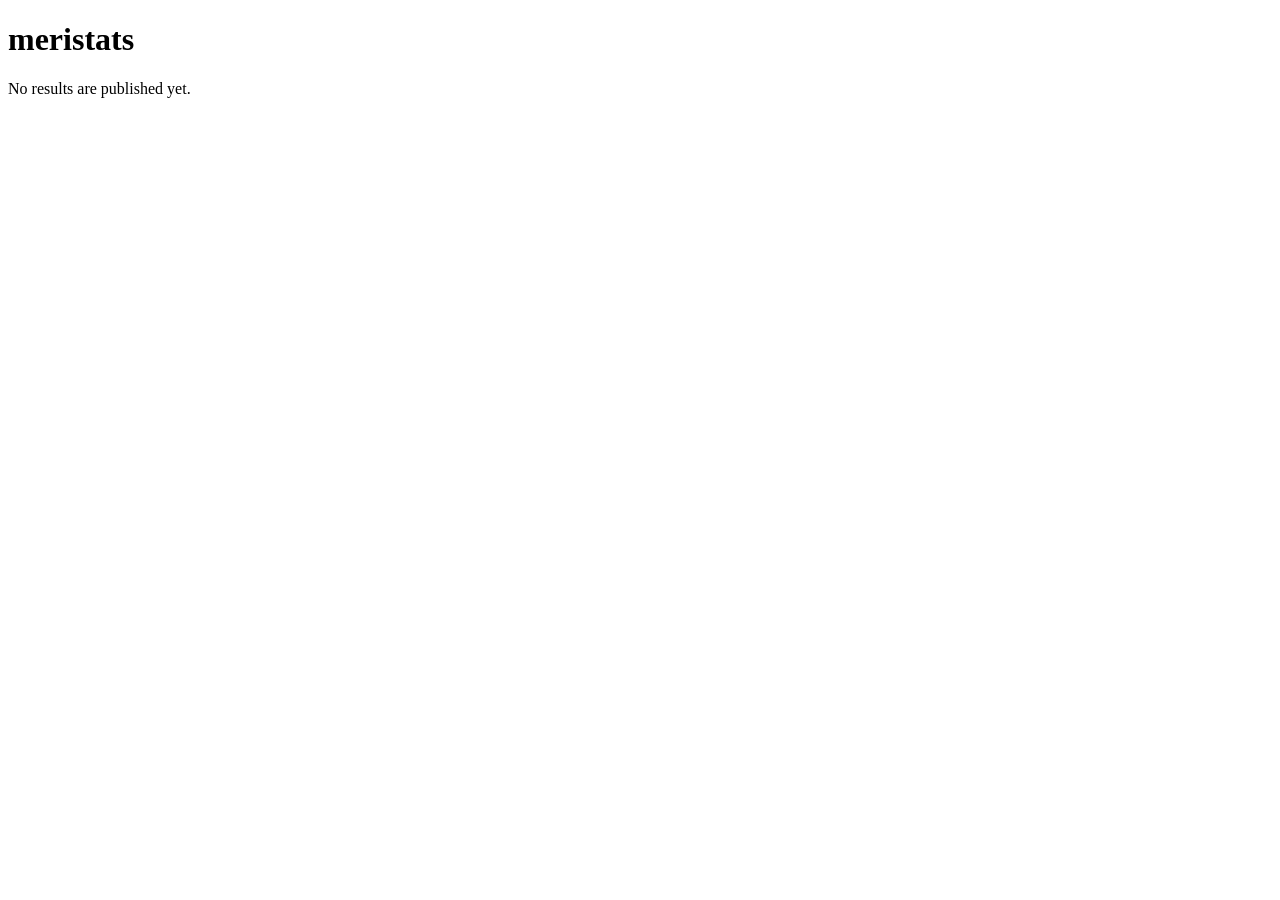
==== index.html @ 0af20a82 "Scaffold the placeholder site Add a top-level index.html with the title meristats and the text "No r" ====
<!doctype html>
<html lang="en">
<head>
  <meta charset="utf-8">
  <meta name="viewport" content="width=device-width, initial-scale=1">
  <title>meristats</title>
</head>
<body>
  <h1>meristats</h1>
  <p>No results are published yet.</p>
</body>
</html>
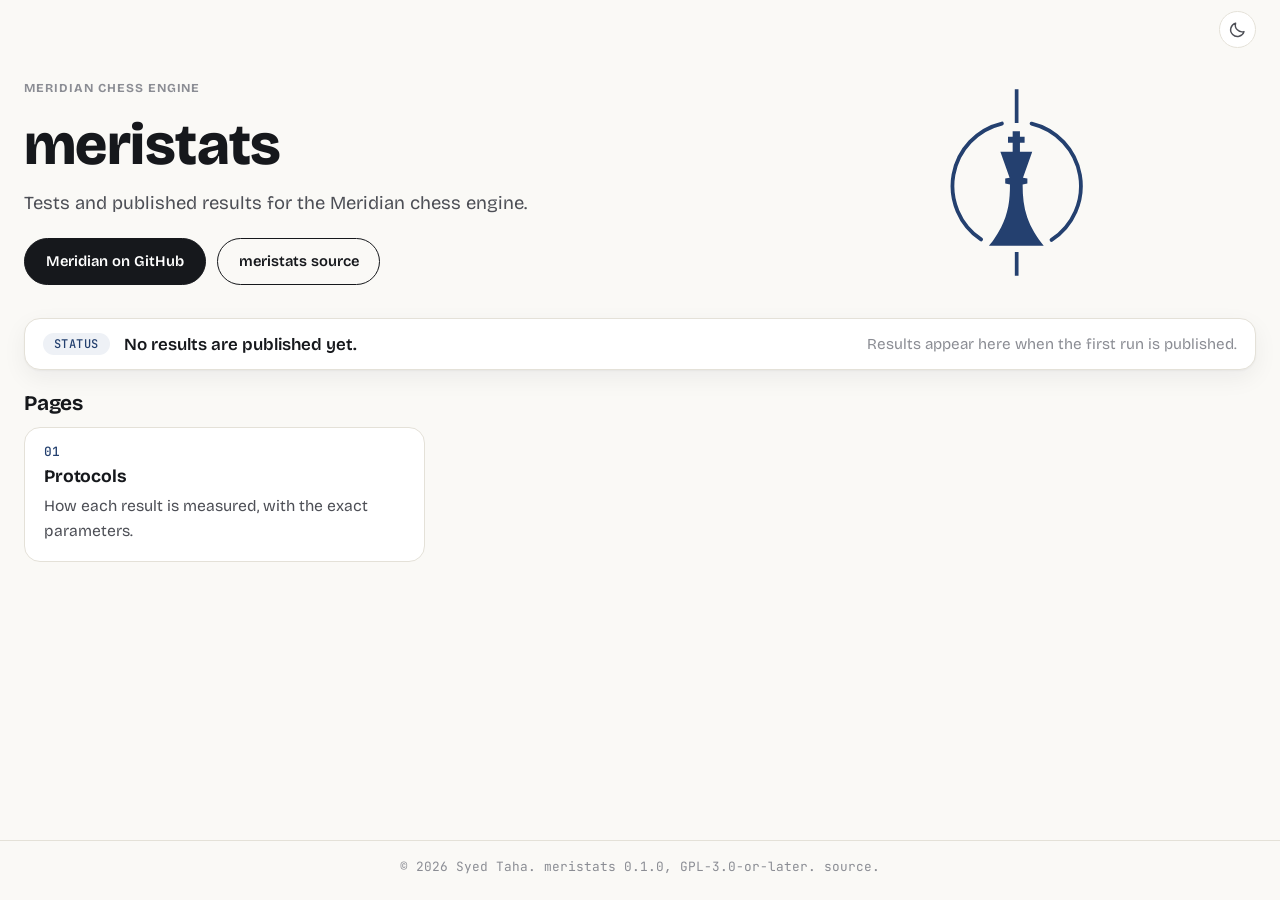
==== commit f6bdfe3e: "Replace the placeholder with the site layout Replace the placeholder in index.html with the front pa" ====
--- a/index.html
+++ b/index.html
@@ -1,12 +1,120 @@
 <!doctype html>
-<html lang="en">
+<html lang="en" data-theme="light" data-pref="system">
 <head>
   <meta charset="utf-8">
   <meta name="viewport" content="width=device-width, initial-scale=1">
   <title>meristats</title>
+  <meta name="description" content="Tests and published results for the Meridian chess engine.">
+  <link rel="icon" href="assets/favicon.svg?v=4" type="image/svg+xml">
+  <script>
+    (function () {
+      try {
+        var pref = localStorage.getItem("theme-preference") || "system";
+        var dark = pref === "dark" || (pref === "system" && window.matchMedia("(prefers-color-scheme: dark)").matches);
+        document.documentElement.setAttribute("data-theme", dark ? "dark" : "light");
+        document.documentElement.setAttribute("data-pref", pref);
+      } catch (e) {}
+    })();
+  </script>
+  <link rel="preconnect" href="https://fonts.googleapis.com">
+  <link rel="preconnect" href="https://fonts.gstatic.com" crossorigin>
+  <link href="https://fonts.googleapis.com/css2?family=Bricolage+Grotesque:opsz,wght@12..96,400;12..96,500;12..96,600;12..96,700;12..96,800&amp;family=JetBrains+Mono:wght@400;500&amp;display=swap" rel="stylesheet">
+  <link rel="stylesheet" href="assets/style.css">
 </head>
 <body>
-  <h1>meristats</h1>
-  <p>No results are published yet.</p>
+  <svg width="0" height="0" style="position:absolute" aria-hidden="true">
+    <symbol id="mark" viewBox="38 20 62 90">
+      <g fill="none" stroke="currentColor"><path stroke-width="1.6" d="M69.43 24.85V39.5M69.45 95.32V105.52"/><path stroke-width="1.64" stroke-linecap="round" d="M54.03 89.84A27.78 27.78 0 0 1 63.04 39.7M75.91 39.71A27.78 27.78 0 0 1 84.55 90.05"/></g>
+      <path fill="currentColor" fill-rule="evenodd" d="M67.71 43L70.86 43L70.86 45.41L72.88 45.41L72.88 48L70.86 48L70.86 51.94L76.18 51.94L72.18 63.14L74.08 63.44L74.08 65.7L72.03 66.1L72.03 66.27C72.03 70.98 72.48 75.81 74.01 80.27C75.55 84.77 78.19 88.9 81.16 92.61L57.41 92.61C57.5 92.5 57.59 92.39 57.68 92.27C57.86 92.05 58.05 91.83 58.22 91.61C58.66 91.06 59.08 90.51 59.48 89.94C60.7 88.25 61.8 86.47 62.73 84.61C64.15 81.77 65.19 78.72 65.8 75.6C66.39 72.54 66.54 69.39 66.54 66.27L66.54 66.1L64.49 65.7L64.49 63.44L66.39 63.14L62.39 51.94L67.71 51.94L67.71 48L65.69 48L65.69 45.41L67.71 45.41L67.71 43Z"/>
+    </symbol>
+  </svg>
+
+  <button class="theme-toggle" id="theme-toggle" type="button">
+    <svg class="icon icon-sun" viewBox="0 0 24 24" fill="none" stroke="currentColor"
+         stroke-width="1.8" stroke-linecap="round" aria-hidden="true">
+      <circle cx="12" cy="12" r="4"/>
+      <path d="M12 2v2M12 20v2M4.9 4.9l1.4 1.4M17.7 17.7l1.4 1.4M2 12h2M20 12h2M4.9 19.1l1.4-1.4M17.7 6.3l1.4-1.4"/>
+    </svg>
+    <svg class="icon icon-moon" viewBox="0 0 24 24" fill="none" stroke="currentColor"
+         stroke-width="1.8" stroke-linecap="round" stroke-linejoin="round" aria-hidden="true">
+      <path d="M20 14.5A8.5 8.5 0 0 1 9.5 4 8.5 8.5 0 1 0 20 14.5z"/>
+    </svg>
+  </button>
+
+  <main>
+    <div class="wrap">
+      <section class="hero">
+        <div>
+          <p class="eyebrow">Meridian chess engine</p>
+          <h1>meristats</h1>
+          <p class="lede">Tests and published results for the Meridian chess engine.</p>
+          <div class="actions">
+            <a class="btn btn-fill" href="https://github.com/syedtaha22/meridian">Meridian on GitHub</a>
+            <a class="btn btn-outline" href="https://github.com/syedtaha22/meristats">meristats source</a>
+          </div>
+        </div>
+        <div class="emblem" aria-hidden="true">
+          <svg class="mark" viewBox="0 0 62 90"><use href="#mark"/></svg>
+        </div>
+      </section>
+
+      <section class="status" aria-label="Status">
+        <span class="status-label">Status</span>
+        <p>No results are published yet.</p>
+        <span class="detail">Results appear here when the first run is published.</span>
+      </section>
+
+
+      <section aria-labelledby="pages">
+        <h2 id="pages">Pages</h2>
+        <div class="card-grid">
+          <a class="card" href="protocols"><div class="num">01</div><h3>Protocols</h3><p>How each result is measured, with the exact parameters.</p></a>
+        </div>
+      </section>
+    </div>
+
+  </main>
+
+  <footer class="site-footer">
+    <div class="wrap">
+      &copy; 2026 Syed Taha. meristats 0.1.0, GPL-3.0-or-later.
+      <a href="https://github.com/syedtaha22/meristats">source</a>.
+    </div>
+  </footer>
+
+  <script src="assets/site.js" defer></script>
+  <script>
+    (function () {
+      var button = document.getElementById("theme-toggle");
+      var media = window.matchMedia("(prefers-color-scheme: dark)");
+
+      function read() {
+        try { return localStorage.getItem("theme-preference") || "system"; } catch (e) { return "system"; }
+      }
+
+      function isDark(pref) {
+        return pref === "dark" || (pref === "system" && media.matches);
+      }
+
+      function apply(pref) {
+        var dark = isDark(pref);
+        document.documentElement.setAttribute("data-theme", dark ? "dark" : "light");
+        document.documentElement.setAttribute("data-pref", pref);
+        button.setAttribute("aria-label", dark ? "Switch to light theme" : "Switch to dark theme");
+      }
+
+      button.addEventListener("click", function () {
+        var next = isDark(read()) ? "light" : "dark";
+        try { localStorage.setItem("theme-preference", next); } catch (e) {}
+        apply(next);
+      });
+
+      media.addEventListener("change", function () {
+        if (read() === "system") { apply("system"); }
+      });
+
+      apply(read());
+    })();
+  </script>
 </body>
 </html>
--- a/assets/style.css
+++ b/assets/style.css
@@ -0,0 +1,413 @@
+/*
+  meristats, a testing and results framework for the Meridian chess engine
+  Copyright (C) 2026 Syed Taha
+
+  This program is free software: you can redistribute it and/or modify
+  it under the terms of the GNU General Public License as published by
+  the Free Software Foundation, either version 3 of the License, or
+  (at your option) any later version.
+
+  This program is distributed in the hope that it will be useful,
+  but WITHOUT ANY WARRANTY; without even the implied warranty of
+  MERCHANTABILITY or FITNESS FOR A PARTICULAR PURPOSE.  See the
+  GNU General Public License for more details.
+
+  You should have received a copy of the GNU General Public License
+  along with this program.  If not, see <https://www.gnu.org/licenses/>.
+*/
+
+/* meristats stylesheet. The palette and type follow syedtaha22.github.io. */
+
+:root {
+  --paper: #faf9f6;
+  --card: #ffffff;
+  --ink: #16181c;
+  --ink-soft: #4d4f56;
+  --muted: #8b8d94;
+  --rule: #e4e1d8;
+  --accent: #24406f;
+  --accent-ink: #16233d;
+  --accent-tint: #eef1f6;
+  --on-ink: #ffffff;
+  --on-accent: #ffffff;
+  --shadow: 0 1px 2px rgba(20, 24, 34, 0.04), 0 8px 24px rgba(20, 24, 34, 0.06);
+
+  --sans: "Bricolage Grotesque", "Inter", system-ui, sans-serif;
+  --mono: "JetBrains Mono", ui-monospace, "SFMono-Regular", Menlo, monospace;
+
+  --wrap: 1320px;
+  color-scheme: light;
+}
+
+html[data-theme="dark"] {
+  --paper: #0d1117;
+  --card: #151a21;
+  --ink: #f4f5f7;
+  --ink-soft: rgba(244, 245, 247, 0.75);
+  --muted: rgba(244, 245, 247, 0.5);
+  --rule: rgba(244, 245, 247, 0.16);
+  --accent: #e44c65;
+  --accent-ink: #e76278;
+  --accent-tint: rgba(228, 76, 101, 0.14);
+  --on-ink: #0d1117;
+  --shadow: 0 1px 2px rgba(0, 0, 0, 0.3), 0 8px 24px rgba(0, 0, 0, 0.35);
+  color-scheme: dark;
+}
+
+* { box-sizing: border-box; }
+html { -webkit-text-size-adjust: 100%; }
+
+body {
+  margin: 0;
+  min-height: 100vh;
+  display: flex;
+  flex-direction: column;
+  background: var(--paper);
+  color: var(--ink);
+  font-family: var(--sans);
+  font-optical-sizing: auto;
+  font-size: 1.06rem;
+  line-height: 1.6;
+  -webkit-font-smoothing: antialiased;
+  padding-top: 3.4rem;
+  transition: background-color 0.3s ease, color 0.3s ease;
+}
+
+a { color: var(--accent); text-decoration: none; }
+a:hover { color: var(--accent-ink); text-decoration: underline; text-decoration-thickness: 1px;
+          text-underline-offset: 3px; }
+a:focus-visible, button:focus-visible { outline: 2px solid var(--accent); outline-offset: 2px; }
+
+.wrap { width: 100%; max-width: var(--wrap); margin: 0 auto; padding: 0 1.5rem; }
+
+/* ---------------------------------------------------------------- theme */
+
+.theme-toggle {
+  position: fixed;
+  top: 0.7rem;
+  right: 1.5rem;
+  z-index: 10;
+  display: grid;
+  place-items: center;
+  width: 2.3rem;
+  height: 2.3rem;
+  padding: 0;
+  border: 1px solid var(--rule);
+  border-radius: 50%;
+  background: var(--card);
+  color: var(--ink-soft);
+  cursor: pointer;
+  transition: background-color 0.2s ease, color 0.2s ease, border-color 0.2s ease;
+}
+.theme-toggle:hover {
+  background: var(--accent-tint);
+  color: var(--accent);
+  border-color: var(--accent);
+}
+.theme-toggle .icon { grid-area: 1 / 1; width: 1.2rem; height: 1.2rem; }
+html[data-theme="light"] .icon-sun,
+html[data-theme="dark"] .icon-moon { display: none; }
+
+/* ----------------------------------------------------------------- hero */
+
+main { flex: 1; }
+
+.hero {
+  display: grid;
+  grid-template-columns: minmax(0, 1.5fr) minmax(0, 1fr);
+  gap: 2rem;
+  align-items: center;
+  padding: 1.5rem 0 1rem;
+}
+
+.eyebrow {
+  margin: 0 0 0.8rem;
+  font-weight: 700;
+  font-size: 0.76rem;
+  letter-spacing: 0.08em;
+  text-transform: uppercase;
+  color: var(--muted);
+}
+
+h1, h2, h3 {
+  font-weight: 700;
+  line-height: 1.15;
+  letter-spacing: -0.01em;
+  color: var(--ink);
+}
+h1 { font-size: clamp(2.4rem, 5vw, 3.6rem); margin: 0 0 0.7rem; font-weight: 800; }
+h2 { font-size: 1.3rem; margin: 0 0 0.7rem; }
+h3 { font-size: 1.1rem; margin: 0 0 0.4rem; }
+
+.lede { max-width: 36rem; margin: 0 0 1.2rem; color: var(--ink-soft); font-size: 1.15rem; }
+
+.actions { display: flex; flex-wrap: wrap; gap: 0.7rem; }
+.btn {
+  display: inline-flex;
+  align-items: center;
+  padding: 0.7rem 1.3rem;
+  border: 1.5px solid var(--ink);
+  border-radius: 999px;
+  font-weight: 600;
+  font-size: 0.92rem;
+  text-decoration: none;
+  transition: background-color 0.25s ease, border-color 0.25s ease, color 0.25s ease;
+}
+.btn:hover { text-decoration: none; }
+.btn-fill { background: var(--ink); color: var(--on-ink); }
+.btn-fill:hover { background: var(--accent); border-color: var(--accent); color: var(--on-accent); }
+.btn-outline { background: transparent; color: var(--ink); }
+.btn-outline:hover { background: var(--ink); color: var(--on-ink); }
+
+.emblem { display: grid; place-items: center; }
+.emblem .mark { height: 13rem; width: auto; color: var(--accent); }
+
+/* ------------------------------------------------------- status and cards */
+
+.status {
+  display: flex;
+  align-items: center;
+  gap: 0.9rem;
+  margin: 1rem 0 1.2rem;
+  padding: 0.7rem 1.1rem;
+  border: 1px solid var(--rule);
+  border-radius: 1rem;
+  background: var(--card);
+  box-shadow: var(--shadow);
+}
+.status-label {
+  flex: none;
+  padding: 0.25rem 0.7rem;
+  border-radius: 999px;
+  background: var(--accent-tint);
+  color: var(--accent);
+  font: 500 0.75rem/1.2 var(--mono);
+  letter-spacing: 0.04em;
+  text-transform: uppercase;
+}
+.status p { margin: 0; font-weight: 600; }
+.status .detail { margin-left: auto; color: var(--muted); font-weight: 400; font-size: 0.95rem; }
+
+.card-grid { display: grid; grid-template-columns: repeat(3, minmax(0, 1fr)); gap: 0.9rem; }
+.card {
+  padding: 1.1rem 1.2rem;
+  border: 1px solid var(--rule);
+  border-radius: 1rem;
+  background: var(--card);
+}
+.card p { margin: 0; color: var(--ink-soft); font-size: 0.98rem; }
+.card .num { margin-bottom: 0.5rem; color: var(--accent); font: 500 0.8rem/1 var(--mono); }
+
+/* ---------------------------------------------------------------- page heads */
+
+a.card { display: block; color: inherit; text-decoration: none; position: relative;
+         transition: border-color 0.2s ease, transform 0.2s ease; }
+a.card:hover { border-color: var(--accent); text-decoration: none; transform: translateY(-2px); }
+.card-count { display: block; margin-top: 0.5rem; color: var(--muted); font: 500 0.78rem/1 var(--mono); }
+
+.back {
+  display: inline-flex;
+  align-items: center;
+  gap: 0.35rem;
+  margin-top: 0.6rem;
+  padding: 0.25rem 0.8rem 0.25rem 0.45rem;
+  border: 1px solid var(--rule);
+  border-radius: 999px;
+  background: var(--card);
+  color: var(--ink-soft);
+  font-weight: 600;
+  font-size: 0.9rem;
+  text-decoration: none;
+  transition: border-color 0.2s ease, color 0.2s ease;
+}
+.back svg { width: 1.1rem; height: 1.1rem; }
+.back:hover { border-color: var(--accent); color: var(--accent); text-decoration: none; }
+
+.page-head { padding: 0.9rem 0 0.6rem; }
+.page-head h1 { font-size: clamp(1.9rem, 4vw, 2.6rem); }
+.page-head p { max-width: 44rem; margin: 0.3rem 0 0; color: var(--ink-soft); }
+.page-head .eyebrow { margin-top: 0.8rem; margin-bottom: 0.4rem; }
+section + section { margin-top: 1.4rem; }
+.note { margin: 0.2rem 0 0.7rem; color: var(--muted); font-size: 0.88rem; max-width: 46rem; }
+
+/* ----------------------------------------------------------------- panels */
+
+.panel { border: 1px solid var(--rule); border-radius: 1rem; background: var(--card);
+         box-shadow: var(--shadow); overflow: hidden; }
+
+.toolbar { display: flex; flex-wrap: wrap; align-items: center; gap: 0.5rem 0.8rem;
+           padding: 0.6rem 0.8rem; border-bottom: 1px solid var(--rule); }
+.search { position: relative; flex: 1 1 14rem; max-width: 22rem; display: block; }
+.search svg { position: absolute; left: 0.8rem; top: 50%; width: 1rem; height: 1rem;
+              transform: translateY(-50%); color: var(--muted); pointer-events: none; }
+.search input { width: 100%; padding: 0.4rem 0.8rem 0.4rem 2.2rem; border: 1px solid var(--rule);
+                border-radius: 999px; background: var(--paper); color: var(--ink);
+                font: inherit; font-size: 0.92rem; }
+.search input:focus { outline: 2px solid var(--accent); outline-offset: 1px; border-color: transparent; }
+.sort { display: inline-flex; align-items: center; gap: 0.4rem; color: var(--muted);
+        font: 500 0.78rem/1 var(--mono); }
+.sort select { max-width: 13rem; padding: 0.35rem 0.6rem; border: 1px solid var(--rule);
+               border-radius: 999px; background: var(--paper); color: var(--ink); font: inherit;
+               cursor: pointer; }
+.chips { display: flex; flex-wrap: wrap; gap: 0.35rem; }
+.chip { padding: 0.28rem 0.75rem; border: 1px solid var(--rule); border-radius: 999px;
+        background: transparent; color: var(--ink-soft); font: 500 0.78rem/1.3 var(--mono);
+        cursor: pointer; transition: background-color 0.15s ease, color 0.15s ease; }
+.chip:hover { border-color: var(--accent); color: var(--accent); }
+.chip.on { background: var(--accent); border-color: var(--accent); color: var(--on-accent); }
+.count { margin-left: auto; color: var(--muted); font: 500 0.78rem/1 var(--mono); }
+
+/* ----------------------------------------------------------------- tables */
+
+.table-wrap { overflow-x: auto; }
+table.results { border-collapse: collapse; width: 100%; font-size: 0.95rem; }
+table.results th, table.results td { padding: 0.5rem 0.9rem; text-align: left;
+                                     border-bottom: 1px solid var(--rule); vertical-align: middle; }
+table.results th.num, table.results td.num { text-align: right; }
+table.results td { white-space: nowrap; }
+table.results thead th { padding: 0.4rem 0.9rem; background: var(--paper); }
+table.results th button { display: inline-flex; align-items: center; gap: 0.3rem; padding: 0;
+                          border: 0; background: none; color: var(--muted); font: 700 0.72rem/1.2
+                          var(--sans); letter-spacing: 0.07em; text-transform: uppercase; cursor: pointer; }
+table.results th button:hover { color: var(--accent); }
+table.results th .sort-icon { width: 0.55rem; height: 0.8rem; fill: currentColor; opacity: 0.35; }
+table.results th .sort-icon path { transition: opacity 0.12s ease; }
+table.results th[aria-sort] .sort-icon { opacity: 1; color: var(--accent); }
+table.results th[aria-sort] .sort-icon path { opacity: 0.25; }
+table.results th[aria-sort="ascending"] .sort-icon .up,
+table.results th[aria-sort="descending"] .sort-icon .down { opacity: 1; }
+table.results tbody tr { transition: background-color 0.12s ease; }
+table.results tbody tr:hover { background: var(--accent-tint); }
+table.results tbody tr:last-child td { border-bottom: 0; }
+table.results td.num { font-family: var(--mono); font-size: 0.9rem; }
+.main { display: block; font-weight: 600; }
+td.num .main { font-weight: 500; }
+.small { display: block; margin-top: 0.1rem; color: var(--muted); font: 400 0.76rem/1.3 var(--mono); }
+.run-link { font-weight: 600; }
+.empty { margin: 0; padding: 1.4rem; color: var(--muted); text-align: center; }
+.pos { color: #1f7a4d; }
+.neg { color: #b3392f; }
+html[data-theme="dark"] .pos { color: #5bd399; }
+html[data-theme="dark"] .neg { color: #ff7b72; }
+.pill { display: inline-block; padding: 0.12rem 0.6rem; border-radius: 999px;
+        font: 500 0.74rem/1.5 var(--mono); }
+.pill.loud { background: var(--accent-tint); color: var(--accent); }
+.pill.quiet { border: 1px solid var(--rule); color: var(--muted); }
+.dot { display: inline-block; width: 0.55rem; height: 0.55rem; margin-right: 0.55rem;
+       border-radius: 50%; background: var(--muted); vertical-align: 0.08em; }
+.dot-verified { background: #1f7a4d; }
+.dot-unverified { background: #c58a1d; }
+.badge { display: inline-block; padding: 0.1rem 0.55rem; border-radius: 999px;
+         font: 500 0.72rem/1.5 var(--mono); background: var(--accent-tint); color: var(--accent); }
+.badge.warn { background: transparent; border: 1px solid var(--rule); color: var(--muted); }
+
+.pager { display: flex; flex-wrap: wrap; align-items: center; gap: 0.5rem 1rem;
+         padding: 0.5rem 0.8rem; border-top: 1px solid var(--rule); }
+.pager[hidden] { display: none; }
+.per-page { display: inline-flex; align-items: center; gap: 0.5rem; color: var(--muted);
+            font: 500 0.78rem/1 var(--mono); }
+.per-page select { padding: 0.3rem 0.6rem; border: 1px solid var(--rule); border-radius: 0.6rem;
+                   background: var(--paper); color: var(--ink); font: inherit; cursor: pointer; }
+.range { color: var(--muted); font: 500 0.78rem/1 var(--mono); }
+.pages { display: flex; align-items: center; gap: 0.25rem; margin-left: auto; }
+.pg { display: inline-grid; place-items: center; min-width: 1.8rem; height: 1.8rem; padding: 0 0.5rem; border: 1px solid var(--rule);
+      border-radius: 0.6rem; background: transparent; color: var(--ink-soft);
+      font: 500 0.82rem/1 var(--mono); cursor: pointer; }
+.pg:hover:not(:disabled) { border-color: var(--accent); color: var(--accent); }
+.pg.on { background: var(--accent); border-color: var(--accent); color: var(--on-accent); }
+.pg:disabled { opacity: 0.4; cursor: default; }
+.gap { padding: 0 0.2rem; color: var(--muted); }
+
+/* ------------------------------------------------------------ run details */
+
+.runs { display: grid; gap: 0.4rem; }
+details.run { border: 1px solid var(--rule); border-radius: 0.9rem; background: var(--card);
+              transition: border-color 0.2s ease, box-shadow 0.2s ease; }
+details.run[open] { border-color: var(--accent); box-shadow: var(--shadow); }
+details.run.flash { animation: flash 1.4s ease; }
+@keyframes flash { 0% { box-shadow: 0 0 0 3px var(--accent); } 100% { box-shadow: var(--shadow); } }
+details.run > summary { display: flex; align-items: center; gap: 0.8rem; padding: 0.6rem 0.9rem;
+                        cursor: pointer; list-style: none; }
+details.run > summary::-webkit-details-marker { display: none; }
+details.run > summary:hover .run-name { color: var(--accent); }
+.run-name { flex: 1; min-width: 0; font-weight: 600; overflow-wrap: anywhere; }
+.run-meta { flex: none; color: var(--muted); font: 400 0.8rem/1 var(--mono); }
+.chev { display: block; flex: none; margin-left: auto; width: 1.1rem; height: 1.1rem;
+        color: var(--muted);
+        transition: transform 0.2s ease; }
+details.run[open] .chev { transform: rotate(180deg); color: var(--accent); }
+.run-body { padding: 0 0.9rem 0.7rem; animation: reveal 0.2s ease; }
+@keyframes reveal { from { transform: translateY(-4px); } to { transform: none; } }
+.to-top { display: inline-block; margin-top: 0.8rem; font-size: 0.85rem; }
+
+table.facts { width: 100%; border-collapse: collapse; font-size: 0.9rem; }
+table.facts th, table.facts td { padding: 0.3rem 0.7rem; text-align: left; vertical-align: top;
+                                 border-bottom: 1px solid var(--rule); }
+table.facts tr.group th { padding: 0.6rem 0.7rem 0.25rem; border-bottom: 1px solid var(--rule);
+                          color: var(--accent); font: 700 0.72rem/1.2 var(--sans);
+                          letter-spacing: 0.08em; text-transform: uppercase; }
+table.facts tbody:first-of-type tr.group th { padding-top: 0.3rem; }
+table.facts th[scope="row"] { width: 11rem; color: var(--muted); font-weight: 500; }
+table.facts td { font-family: var(--mono); font-size: 0.84rem; overflow-wrap: anywhere; }
+table.grades td { font-family: var(--sans); font-size: 0.92rem; }
+.wrap.narrow { max-width: 56rem; }
+.protocol { max-width: none; }
+
+/* ------------------------------------------------------------ site search */
+
+.site-search { margin: 0 0 1.4rem; }
+.search.big { max-width: none; }
+.search.big input { padding: 0.65rem 1.1rem 0.65rem 2.6rem; font-size: 1rem; background: var(--card); }
+.search.big svg { left: 1rem; width: 1.2rem; height: 1.2rem; }
+.hits { margin: 0.8rem 0 0; padding: 0; list-style: none; border: 1px solid var(--rule);
+        border-radius: 1rem; background: var(--card); overflow: hidden; }
+.hits li a { display: flex; align-items: center; gap: 1rem; padding: 0.5rem 0.9rem; color: inherit;
+             border-bottom: 1px solid var(--rule); text-decoration: none; }
+.hits li:last-child a { border-bottom: 0; }
+.hits li a:hover { background: var(--accent-tint); text-decoration: none; }
+.hits .where { margin-left: auto; color: var(--muted); font: 400 0.78rem/1 var(--mono); }
+.hits .what { font-weight: 600; }
+
+/* --------------------------------------------------------------- footer */
+
+
+.site-footer {
+  margin-top: 2rem;
+  padding: 1rem 0 1.4rem;
+  border-top: 1px solid var(--rule);
+  text-align: center;
+  font: 400 0.8rem/1.6 var(--mono);
+  color: var(--muted);
+}
+.site-footer a { color: var(--muted); }
+.site-footer a:hover { color: var(--accent); }
+
+/* ------------------------------------------------------------- small screens */
+
+@media (max-width: 820px) {
+  body { padding-top: 3.2rem; }
+  .theme-toggle { top: 0.6rem; right: 1rem; }
+  .wrap { padding: 0 1rem; }
+  .hero { grid-template-columns: minmax(0, 1fr) auto; gap: 0 1rem; padding-top: 0.6rem; }
+  .hero > div:first-child { display: contents; }
+  .hero .eyebrow, .hero h1 { grid-column: 1; }
+  .emblem { grid-column: 2; grid-row: 1 / span 2; justify-self: end; }
+  .emblem .mark { height: 6.5rem; }
+  .hero .lede, .hero .actions { grid-column: 1 / -1; }
+  .card-grid { grid-template-columns: 1fr; }
+  .status { flex-wrap: wrap; }
+  .status .detail { margin-left: 0; flex-basis: 100%; }
+  .toolbar { gap: 0.5rem; }
+  .search { max-width: none; flex: 1 1 8rem; }
+  .sort select { max-width: 9rem; }
+  .count { margin-left: auto; }
+  .pager { flex-wrap: nowrap; justify-content: space-between; }
+  .range, .gap, .pg:not(.on):not(.step) { display: none; }
+  .pages { margin-left: 0; flex-basis: auto; }
+  table.facts th[scope="row"] { width: 7rem; }
+  .run-meta { display: none; }
+}
+
+@media (prefers-reduced-motion: reduce) {
+  * { transition: none !important; }
+}
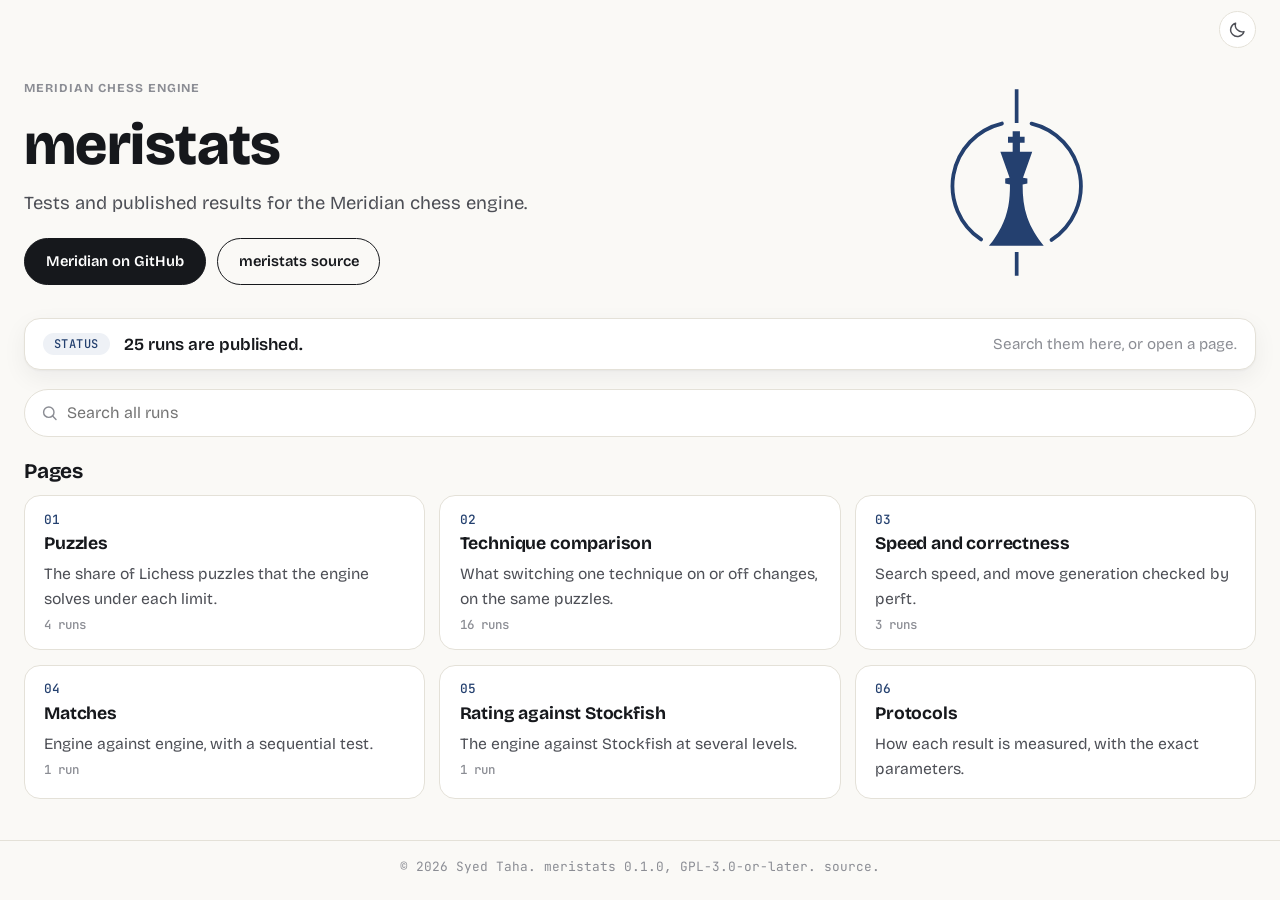
==== commit 7e8a5fe5: "Publish the baseline of version 1.0.0 Add the pages for puzzles, techniques, speed, matches and the " ====
--- a/index.html
+++ b/index.html
@@ -60,15 +60,29 @@
 
       <section class="status" aria-label="Status">
         <span class="status-label">Status</span>
-        <p>No results are published yet.</p>
-        <span class="detail">Results appear here when the first run is published.</span>
+        <p>25 runs are published.</p>
+        <span class="detail">Search them here, or open a page.</span>
       </section>
 
+      <section class="site-search" aria-label="Search the runs">
+        <label class="search big">
+          <svg viewBox="0 0 24 24" fill="none" stroke="currentColor" stroke-width="1.8"
+               stroke-linecap="round" aria-hidden="true"><circle cx="11" cy="11" r="6.5"/><path d="M20 20l-4.2-4.2"/></svg>
+          <input type="search" id="site-search" placeholder="Search all runs" aria-label="Search all runs">
+        </label>
+        <ul class="hits" id="site-hits" hidden></ul>
+        <script type="application/json" id="site-index">[{"label": "1.0.0 against 0.5.0, 50 ms", "page": "Matches", "href": "matches#run-20261018t182448z-match-f1946d27", "grade": "verified", "text": "score 51.2%"}, {"label": "Perft", "page": "Speed and correctness", "href": "speed#run-20261018t152122z-rules-3f83bc41", "grade": "verified", "text": "all counts correct yes"}, {"label": "Search, depths 1 to 6", "page": "Speed and correctness", "href": "speed#run-20261018t152255z-search-nodes-9d7ae7a3", "grade": "verified", "text": "search-nodes"}, {"label": "Search, depths 7 to 10", "page": "Speed and correctness", "href": "speed#run-20261018t152409z-search-nodes-a43f69e9", "grade": "verified", "text": "search-nodes"}, {"label": "20,000 nodes", "page": "Puzzles", "href": "steps#run-20261018t152925z-puzzles-1d60cea0", "grade": "verified", "text": "solved 93.3%"}, {"label": "20,000 nodes, 200,000 puzzles (base of the techniques)", "page": "Puzzles", "href": "steps#run-20261018t194649z-puzzles-65e441ed", "grade": "verified", "text": "solved 93.4%"}, {"label": "50 ms per move", "page": "Puzzles", "href": "steps#run-20261018t173114z-puzzles-7a3c11c3", "grade": "verified", "text": "solved 96.2%"}, {"label": "Depth 6", "page": "Puzzles", "href": "steps#run-20261018t160546z-puzzles-5a108ba8", "grade": "verified", "text": "solved 92.8%"}, {"label": "1.0.0 against Stockfish 19, 1 s", "page": "Rating against Stockfish", "href": "stockfish#run-20261018t183852z-ladder-7d3cb442", "grade": "verified", "text": "rating 3005"}, {"label": "network+aspiration=0", "page": "Technique comparison", "href": "techniques#run-20261018t224620z-compare-8ee31762", "grade": "verified", "text": "change -0.16 points"}, {"label": "network+check_extension=0", "page": "Technique comparison", "href": "techniques#run-20261018t224621z-compare-43d4dc48", "grade": "verified", "text": "change -0.77 points"}, {"label": "network+correction_history=0", "page": "Technique comparison", "href": "techniques#run-20261018t224611z-compare-a7aad0cd", "grade": "verified", "text": "change +0.01 points"}, {"label": "network+counter_history=0", "page": "Technique comparison", "href": "techniques#run-20261018t224622z-compare-3dff963c", "grade": "verified", "text": "change -0.04 points"}, {"label": "network+delta_pruning", "page": "Technique comparison", "href": "techniques#run-20261018t224618z-compare-e5a23eac", "grade": "verified", "text": "change +0.04 points"}, {"label": "network+futility=0", "page": "Technique comparison", "href": "techniques#run-20261018t224604z-compare-b73b7eed", "grade": "verified", "text": "change -1.09 points"}, {"label": "network+iir", "page": "Technique comparison", "href": "techniques#run-20261018t224615z-compare-4460bd79", "grade": "verified", "text": "change -0.01 points"}, {"label": "network+killers_history=0", "page": "Technique comparison", "href": "techniques#run-20261018t224624z-compare-b60c06b8", "grade": "verified", "text": "change -1.20 points"}, {"label": "network+late_move_pruning", "page": "Technique comparison", "href": "techniques#run-20261018t224614z-compare-9585ccb8", "grade": "verified", "text": "change +0.22 points"}, {"label": "network+lmr=0", "page": "Technique comparison", "href": "techniques#run-20261018t224607z-compare-8537a32d", "grade": "verified", "text": "change -0.28 points"}, {"label": "network+null_move=0", "page": "Technique comparison", "href": "techniques#run-20261018t224605z-compare-d4132e81", "grade": "verified", "text": "change -0.15 points"}, {"label": "network+probcut=0", "page": "Technique comparison", "href": "techniques#run-20261018t224610z-compare-2f13327e", "grade": "verified", "text": "change -0.05 points"}, {"label": "network+razoring", "page": "Technique comparison", "href": "techniques#run-20261018t224613z-compare-0404643a", "grade": "verified", "text": "change -0.30 points"}, {"label": "network+reverse_futility=0", "page": "Technique comparison", "href": "techniques#run-20261018t224603z-compare-2b5d5ba0", "grade": "verified", "text": "change +0.13 points"}, {"label": "network+see=0", "page": "Technique comparison", "href": "techniques#run-20261018t224608z-compare-6f78f172", "grade": "verified", "text": "change -0.67 points"}, {"label": "network+singular", "page": "Technique comparison", "href": "techniques#run-20261018t224617z-compare-93c29048", "grade": "verified", "text": "change -0.02 points"}]</script>
+      </section>
 
       <section aria-labelledby="pages">
         <h2 id="pages">Pages</h2>
         <div class="card-grid">
-          <a class="card" href="protocols"><div class="num">01</div><h3>Protocols</h3><p>How each result is measured, with the exact parameters.</p></a>
+          <a class="card" href="steps"><div class="num">01</div><h3>Puzzles</h3><p>The share of Lichess puzzles that the engine solves under each limit.</p><span class="card-count">4 runs</span></a>
+          <a class="card" href="techniques"><div class="num">02</div><h3>Technique comparison</h3><p>What switching one technique on or off changes, on the same puzzles.</p><span class="card-count">16 runs</span></a>
+          <a class="card" href="speed"><div class="num">03</div><h3>Speed and correctness</h3><p>Search speed, and move generation checked by perft.</p><span class="card-count">3 runs</span></a>
+          <a class="card" href="matches"><div class="num">04</div><h3>Matches</h3><p>Engine against engine, with a sequential test.</p><span class="card-count">1 run</span></a>
+          <a class="card" href="stockfish"><div class="num">05</div><h3>Rating against Stockfish</h3><p>The engine against Stockfish at several levels.</p><span class="card-count">1 run</span></a>
+          <a class="card" href="protocols"><div class="num">06</div><h3>Protocols</h3><p>How each result is measured, with the exact parameters.</p></a>
         </div>
       </section>
     </div>
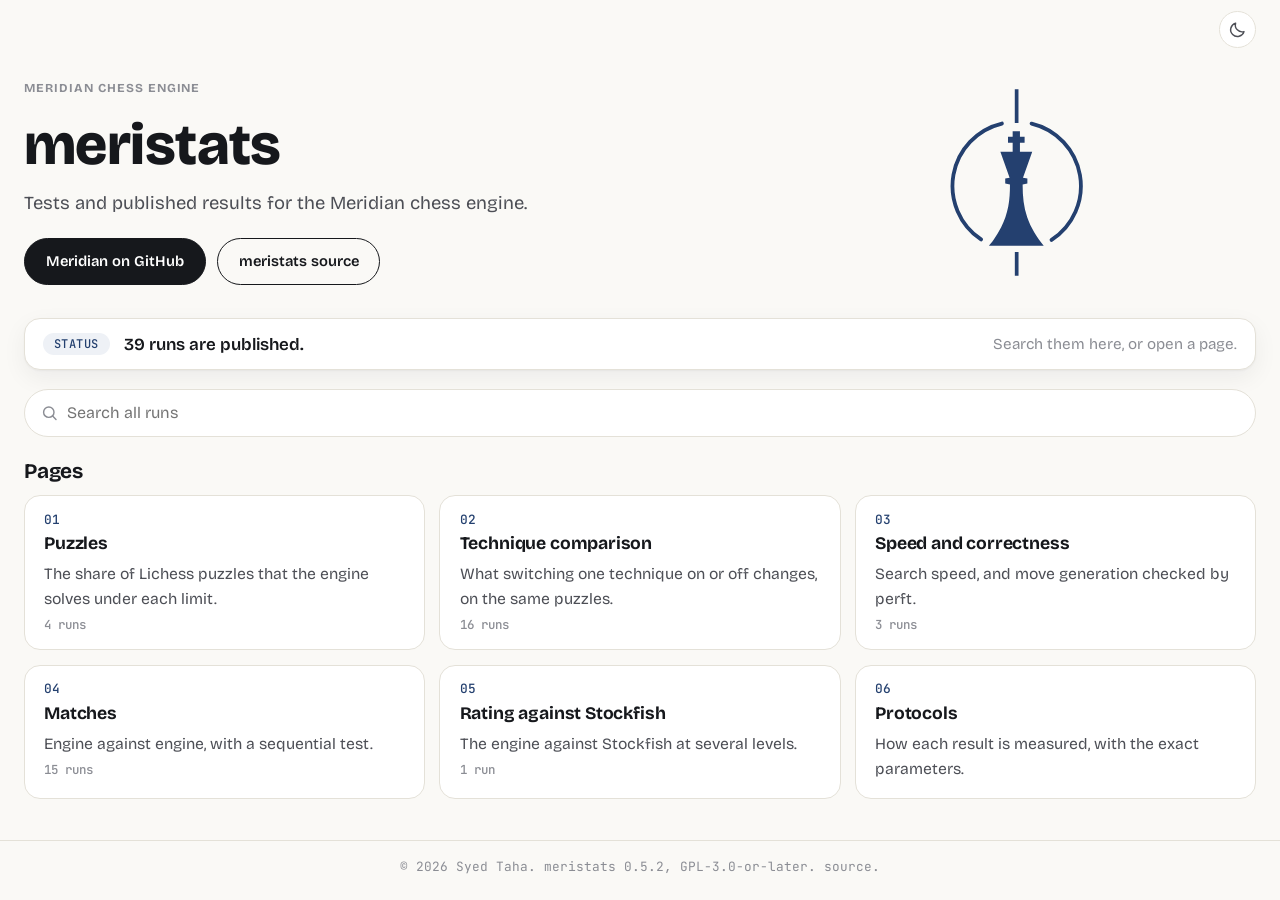
==== commit 5cef4e19: "Publish the site" ====
--- a/index.html
+++ b/index.html
@@ -60,7 +60,7 @@
 
       <section class="status" aria-label="Status">
         <span class="status-label">Status</span>
-        <p>25 runs are published.</p>
+        <p>39 runs are published.</p>
         <span class="detail">Search them here, or open a page.</span>
       </section>
 
@@ -71,7 +71,7 @@
           <input type="search" id="site-search" placeholder="Search all runs" aria-label="Search all runs">
         </label>
         <ul class="hits" id="site-hits" hidden></ul>
-        <script type="application/json" id="site-index">[{"label": "1.0.0 against 0.5.0, 50 ms", "page": "Matches", "href": "matches#run-20261018t182448z-match-f1946d27", "grade": "verified", "text": "score 51.2%"}, {"label": "Perft", "page": "Speed and correctness", "href": "speed#run-20261018t152122z-rules-3f83bc41", "grade": "verified", "text": "all counts correct yes"}, {"label": "Search, depths 1 to 6", "page": "Speed and correctness", "href": "speed#run-20261018t152255z-search-nodes-9d7ae7a3", "grade": "verified", "text": "search-nodes"}, {"label": "Search, depths 7 to 10", "page": "Speed and correctness", "href": "speed#run-20261018t152409z-search-nodes-a43f69e9", "grade": "verified", "text": "search-nodes"}, {"label": "20,000 nodes", "page": "Puzzles", "href": "steps#run-20261018t152925z-puzzles-1d60cea0", "grade": "verified", "text": "solved 93.3%"}, {"label": "20,000 nodes, 200,000 puzzles (base of the techniques)", "page": "Puzzles", "href": "steps#run-20261018t194649z-puzzles-65e441ed", "grade": "verified", "text": "solved 93.4%"}, {"label": "50 ms per move", "page": "Puzzles", "href": "steps#run-20261018t173114z-puzzles-7a3c11c3", "grade": "verified", "text": "solved 96.2%"}, {"label": "Depth 6", "page": "Puzzles", "href": "steps#run-20261018t160546z-puzzles-5a108ba8", "grade": "verified", "text": "solved 92.8%"}, {"label": "1.0.0 against Stockfish 19, 1 s", "page": "Rating against Stockfish", "href": "stockfish#run-20261018t183852z-ladder-7d3cb442", "grade": "verified", "text": "rating 3005"}, {"label": "network+aspiration=0", "page": "Technique comparison", "href": "techniques#run-20261018t224620z-compare-8ee31762", "grade": "verified", "text": "change -0.16 points"}, {"label": "network+check_extension=0", "page": "Technique comparison", "href": "techniques#run-20261018t224621z-compare-43d4dc48", "grade": "verified", "text": "change -0.77 points"}, {"label": "network+correction_history=0", "page": "Technique comparison", "href": "techniques#run-20261018t224611z-compare-a7aad0cd", "grade": "verified", "text": "change +0.01 points"}, {"label": "network+counter_history=0", "page": "Technique comparison", "href": "techniques#run-20261018t224622z-compare-3dff963c", "grade": "verified", "text": "change -0.04 points"}, {"label": "network+delta_pruning", "page": "Technique comparison", "href": "techniques#run-20261018t224618z-compare-e5a23eac", "grade": "verified", "text": "change +0.04 points"}, {"label": "network+futility=0", "page": "Technique comparison", "href": "techniques#run-20261018t224604z-compare-b73b7eed", "grade": "verified", "text": "change -1.09 points"}, {"label": "network+iir", "page": "Technique comparison", "href": "techniques#run-20261018t224615z-compare-4460bd79", "grade": "verified", "text": "change -0.01 points"}, {"label": "network+killers_history=0", "page": "Technique comparison", "href": "techniques#run-20261018t224624z-compare-b60c06b8", "grade": "verified", "text": "change -1.20 points"}, {"label": "network+late_move_pruning", "page": "Technique comparison", "href": "techniques#run-20261018t224614z-compare-9585ccb8", "grade": "verified", "text": "change +0.22 points"}, {"label": "network+lmr=0", "page": "Technique comparison", "href": "techniques#run-20261018t224607z-compare-8537a32d", "grade": "verified", "text": "change -0.28 points"}, {"label": "network+null_move=0", "page": "Technique comparison", "href": "techniques#run-20261018t224605z-compare-d4132e81", "grade": "verified", "text": "change -0.15 points"}, {"label": "network+probcut=0", "page": "Technique comparison", "href": "techniques#run-20261018t224610z-compare-2f13327e", "grade": "verified", "text": "change -0.05 points"}, {"label": "network+razoring", "page": "Technique comparison", "href": "techniques#run-20261018t224613z-compare-0404643a", "grade": "verified", "text": "change -0.30 points"}, {"label": "network+reverse_futility=0", "page": "Technique comparison", "href": "techniques#run-20261018t224603z-compare-2b5d5ba0", "grade": "verified", "text": "change +0.13 points"}, {"label": "network+see=0", "page": "Technique comparison", "href": "techniques#run-20261018t224608z-compare-6f78f172", "grade": "verified", "text": "change -0.67 points"}, {"label": "network+singular", "page": "Technique comparison", "href": "techniques#run-20261018t224617z-compare-93c29048", "grade": "verified", "text": "change -0.02 points"}]</script>
+        <script type="application/json" id="site-index">[{"label": "1.0.0 against 0.5.0, 50 ms", "page": "Matches", "href": "matches#run-20261018t182448z-match-f1946d27", "grade": "verified", "text": "score 51.2%"}, {"label": "Cycle 2026-10-31 07:12 UTC", "page": "Matches", "href": "matches#run-20261031t074236z-match-cded1bf4", "grade": "verified", "text": "score 50.0%"}, {"label": "Cycle 2026-10-31 07:53 UTC", "page": "Matches", "href": "matches#run-20261031t091415z-match-72ed38ac", "grade": "verified", "text": "score 52.3%"}, {"label": "Cycle 2026-10-31 09:33 UTC", "page": "Matches", "href": "matches#run-20261031t105452z-match-0deec538", "grade": "verified", "text": "score 50.4%"}, {"label": "Cycle 2026-10-31 11:22 UTC", "page": "Matches", "href": "matches#run-20261031t132325z-match-2d2e5eb8", "grade": "verified", "text": "score 51.5%"}, {"label": "Cycle 2026-10-31 13:35 UTC", "page": "Matches", "href": "matches#run-20261031t153736z-match-741cff99", "grade": "verified", "text": "score 50.6%"}, {"label": "Cycle 2026-10-31 16:04 UTC", "page": "Matches", "href": "matches#run-20261031t173359z-match-c02e7801", "grade": "verified", "text": "score 50.0%"}, {"label": "Night 2026-10-23", "page": "Matches", "href": "matches#run-20261023t183941z-match-1b5821c5", "grade": "verified", "text": "score 50.2%"}, {"label": "Night 2026-10-24", "page": "Matches", "href": "matches#run-20261024t184156z-match-02d8e446", "grade": "verified", "text": "score 50.0%"}, {"label": "Night 2026-10-25", "page": "Matches", "href": "matches#run-20261025t202805z-match-99c91e0c", "grade": "verified", "text": "score 50.7%"}, {"label": "Night 2026-10-26", "page": "Matches", "href": "matches#run-20261026t195313z-match-e954d20e", "grade": "verified", "text": "score 51.5%"}, {"label": "Night 2026-10-27", "page": "Matches", "href": "matches#run-20261027t191902z-match-87774a03", "grade": "verified", "text": "score 51.5%"}, {"label": "Night 2026-10-28", "page": "Matches", "href": "matches#run-20261028t193620z-match-05943cf2", "grade": "verified", "text": "score 49.3%"}, {"label": "Night 2026-10-29", "page": "Matches", "href": "matches#run-20261029t201250z-match-956701aa", "grade": "verified", "text": "score 49.4%"}, {"label": "Night 2026-10-30", "page": "Matches", "href": "matches#run-20261030t200240z-match-7c77ffd9", "grade": "verified", "text": "score 49.5%"}, {"label": "Perft", "page": "Speed and correctness", "href": "speed#run-20261018t152122z-rules-3f83bc41", "grade": "verified", "text": "all counts correct yes"}, {"label": "Search, depths 1 to 6", "page": "Speed and correctness", "href": "speed#run-20261018t152255z-search-nodes-9d7ae7a3", "grade": "verified", "text": "search-nodes"}, {"label": "Search, depths 7 to 10", "page": "Speed and correctness", "href": "speed#run-20261018t152409z-search-nodes-a43f69e9", "grade": "verified", "text": "search-nodes"}, {"label": "20,000 nodes", "page": "Puzzles", "href": "steps#run-20261018t152925z-puzzles-1d60cea0", "grade": "verified", "text": "solved 93.3%"}, {"label": "20,000 nodes, 200,000 puzzles (base of the techniques)", "page": "Puzzles", "href": "steps#run-20261018t194649z-puzzles-65e441ed", "grade": "verified", "text": "solved 93.4%"}, {"label": "50 ms per move", "page": "Puzzles", "href": "steps#run-20261018t173114z-puzzles-7a3c11c3", "grade": "verified", "text": "solved 96.2%"}, {"label": "Depth 6", "page": "Puzzles", "href": "steps#run-20261018t160546z-puzzles-5a108ba8", "grade": "verified", "text": "solved 92.8%"}, {"label": "1.0.0 against Stockfish 19, 1 s", "page": "Rating against Stockfish", "href": "stockfish#run-20261018t183852z-ladder-7d3cb442", "grade": "verified", "text": "rating 3005"}, {"label": "network+aspiration=0", "page": "Technique comparison", "href": "techniques#run-20261018t224620z-compare-8ee31762", "grade": "verified", "text": "change -0.16 points"}, {"label": "network+check_extension=0", "page": "Technique comparison", "href": "techniques#run-20261018t224621z-compare-43d4dc48", "grade": "verified", "text": "change -0.77 points"}, {"label": "network+correction_history=0", "page": "Technique comparison", "href": "techniques#run-20261018t224611z-compare-a7aad0cd", "grade": "verified", "text": "change +0.01 points"}, {"label": "network+counter_history=0", "page": "Technique comparison", "href": "techniques#run-20261018t224622z-compare-3dff963c", "grade": "verified", "text": "change -0.04 points"}, {"label": "network+delta_pruning", "page": "Technique comparison", "href": "techniques#run-20261018t224618z-compare-e5a23eac", "grade": "verified", "text": "change +0.04 points"}, {"label": "network+futility=0", "page": "Technique comparison", "href": "techniques#run-20261018t224604z-compare-b73b7eed", "grade": "verified", "text": "change -1.09 points"}, {"label": "network+iir", "page": "Technique comparison", "href": "techniques#run-20261018t224615z-compare-4460bd79", "grade": "verified", "text": "change -0.01 points"}, {"label": "network+killers_history=0", "page": "Technique comparison", "href": "techniques#run-20261018t224624z-compare-b60c06b8", "grade": "verified", "text": "change -1.20 points"}, {"label": "network+late_move_pruning", "page": "Technique comparison", "href": "techniques#run-20261018t224614z-compare-9585ccb8", "grade": "verified", "text": "change +0.22 points"}, {"label": "network+lmr=0", "page": "Technique comparison", "href": "techniques#run-20261018t224607z-compare-8537a32d", "grade": "verified", "text": "change -0.28 points"}, {"label": "network+null_move=0", "page": "Technique comparison", "href": "techniques#run-20261018t224605z-compare-d4132e81", "grade": "verified", "text": "change -0.15 points"}, {"label": "network+probcut=0", "page": "Technique comparison", "href": "techniques#run-20261018t224610z-compare-2f13327e", "grade": "verified", "text": "change -0.05 points"}, {"label": "network+razoring", "page": "Technique comparison", "href": "techniques#run-20261018t224613z-compare-0404643a", "grade": "verified", "text": "change -0.30 points"}, {"label": "network+reverse_futility=0", "page": "Technique comparison", "href": "techniques#run-20261018t224603z-compare-2b5d5ba0", "grade": "verified", "text": "change +0.13 points"}, {"label": "network+see=0", "page": "Technique comparison", "href": "techniques#run-20261018t224608z-compare-6f78f172", "grade": "verified", "text": "change -0.67 points"}, {"label": "network+singular", "page": "Technique comparison", "href": "techniques#run-20261018t224617z-compare-93c29048", "grade": "verified", "text": "change -0.02 points"}]</script>
       </section>
 
       <section aria-labelledby="pages">
@@ -80,7 +80,7 @@
           <a class="card" href="steps"><div class="num">01</div><h3>Puzzles</h3><p>The share of Lichess puzzles that the engine solves under each limit.</p><span class="card-count">4 runs</span></a>
           <a class="card" href="techniques"><div class="num">02</div><h3>Technique comparison</h3><p>What switching one technique on or off changes, on the same puzzles.</p><span class="card-count">16 runs</span></a>
           <a class="card" href="speed"><div class="num">03</div><h3>Speed and correctness</h3><p>Search speed, and move generation checked by perft.</p><span class="card-count">3 runs</span></a>
-          <a class="card" href="matches"><div class="num">04</div><h3>Matches</h3><p>Engine against engine, with a sequential test.</p><span class="card-count">1 run</span></a>
+          <a class="card" href="matches"><div class="num">04</div><h3>Matches</h3><p>Engine against engine, with a sequential test.</p><span class="card-count">15 runs</span></a>
           <a class="card" href="stockfish"><div class="num">05</div><h3>Rating against Stockfish</h3><p>The engine against Stockfish at several levels.</p><span class="card-count">1 run</span></a>
           <a class="card" href="protocols"><div class="num">06</div><h3>Protocols</h3><p>How each result is measured, with the exact parameters.</p></a>
         </div>
@@ -91,7 +91,7 @@
 
   <footer class="site-footer">
     <div class="wrap">
-      &copy; 2026 Syed Taha. meristats 0.1.0, GPL-3.0-or-later.
+      &copy; 2026 Syed Taha. meristats 0.5.2, GPL-3.0-or-later.
       <a href="https://github.com/syedtaha22/meristats">source</a>.
     </div>
   </footer>
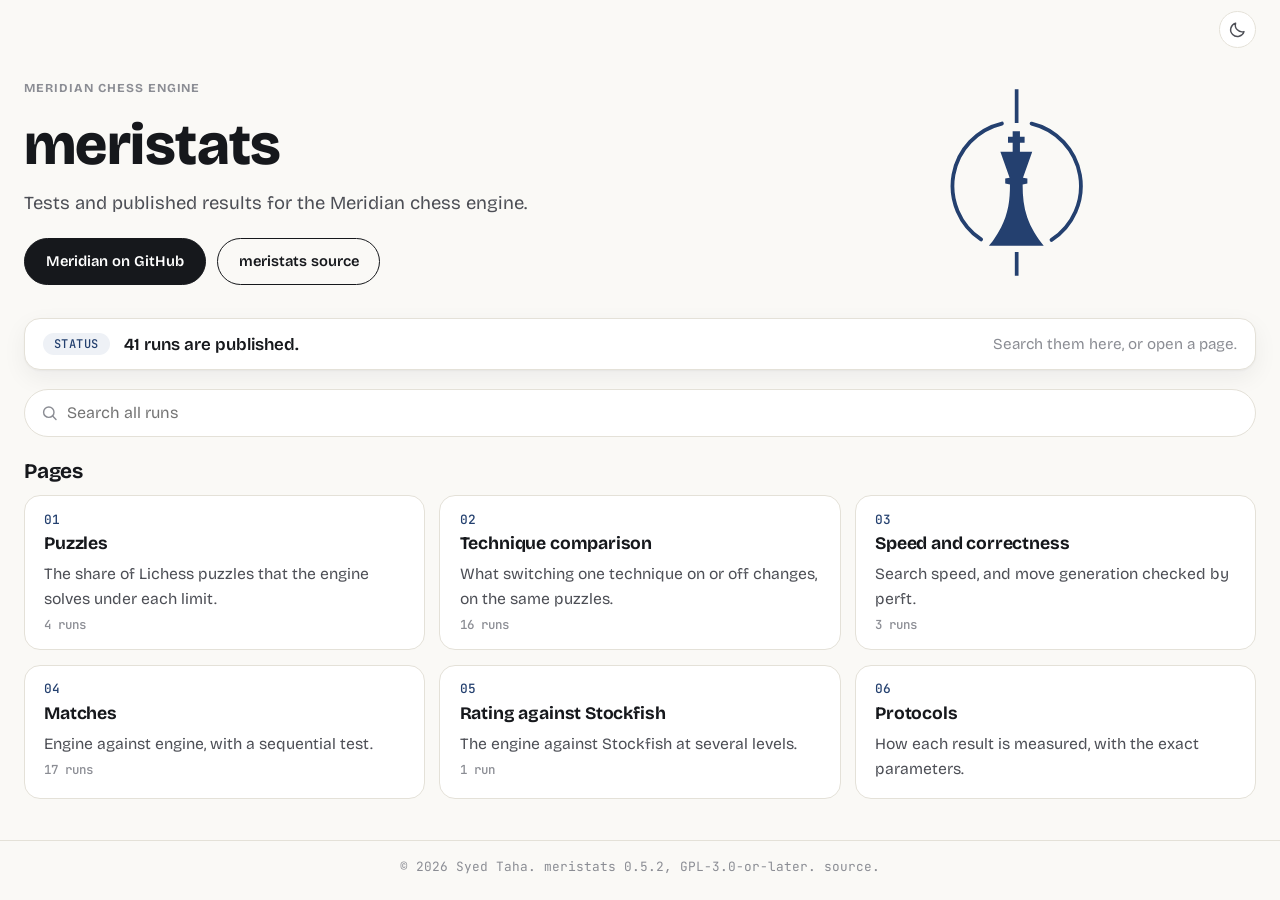
==== commit d099e8cc: "Publish the matches of 2 cycles" ====
--- a/index.html
+++ b/index.html
@@ -60,7 +60,7 @@
 
       <section class="status" aria-label="Status">
         <span class="status-label">Status</span>
-        <p>39 runs are published.</p>
+        <p>41 runs are published.</p>
         <span class="detail">Search them here, or open a page.</span>
       </section>
 
@@ -71,7 +71,7 @@
           <input type="search" id="site-search" placeholder="Search all runs" aria-label="Search all runs">
         </label>
         <ul class="hits" id="site-hits" hidden></ul>
-        <script type="application/json" id="site-index">[{"label": "1.0.0 against 0.5.0, 50 ms", "page": "Matches", "href": "matches#run-20261018t182448z-match-f1946d27", "grade": "verified", "text": "score 51.2%"}, {"label": "Cycle 2026-10-31 07:12 UTC", "page": "Matches", "href": "matches#run-20261031t074236z-match-cded1bf4", "grade": "verified", "text": "score 50.0%"}, {"label": "Cycle 2026-10-31 07:53 UTC", "page": "Matches", "href": "matches#run-20261031t091415z-match-72ed38ac", "grade": "verified", "text": "score 52.3%"}, {"label": "Cycle 2026-10-31 09:33 UTC", "page": "Matches", "href": "matches#run-20261031t105452z-match-0deec538", "grade": "verified", "text": "score 50.4%"}, {"label": "Cycle 2026-10-31 11:22 UTC", "page": "Matches", "href": "matches#run-20261031t132325z-match-2d2e5eb8", "grade": "verified", "text": "score 51.5%"}, {"label": "Cycle 2026-10-31 13:35 UTC", "page": "Matches", "href": "matches#run-20261031t153736z-match-741cff99", "grade": "verified", "text": "score 50.6%"}, {"label": "Cycle 2026-10-31 16:04 UTC", "page": "Matches", "href": "matches#run-20261031t173359z-match-c02e7801", "grade": "verified", "text": "score 50.0%"}, {"label": "Night 2026-10-23", "page": "Matches", "href": "matches#run-20261023t183941z-match-1b5821c5", "grade": "verified", "text": "score 50.2%"}, {"label": "Night 2026-10-24", "page": "Matches", "href": "matches#run-20261024t184156z-match-02d8e446", "grade": "verified", "text": "score 50.0%"}, {"label": "Night 2026-10-25", "page": "Matches", "href": "matches#run-20261025t202805z-match-99c91e0c", "grade": "verified", "text": "score 50.7%"}, {"label": "Night 2026-10-26", "page": "Matches", "href": "matches#run-20261026t195313z-match-e954d20e", "grade": "verified", "text": "score 51.5%"}, {"label": "Night 2026-10-27", "page": "Matches", "href": "matches#run-20261027t191902z-match-87774a03", "grade": "verified", "text": "score 51.5%"}, {"label": "Night 2026-10-28", "page": "Matches", "href": "matches#run-20261028t193620z-match-05943cf2", "grade": "verified", "text": "score 49.3%"}, {"label": "Night 2026-10-29", "page": "Matches", "href": "matches#run-20261029t201250z-match-956701aa", "grade": "verified", "text": "score 49.4%"}, {"label": "Night 2026-10-30", "page": "Matches", "href": "matches#run-20261030t200240z-match-7c77ffd9", "grade": "verified", "text": "score 49.5%"}, {"label": "Perft", "page": "Speed and correctness", "href": "speed#run-20261018t152122z-rules-3f83bc41", "grade": "verified", "text": "all counts correct yes"}, {"label": "Search, depths 1 to 6", "page": "Speed and correctness", "href": "speed#run-20261018t152255z-search-nodes-9d7ae7a3", "grade": "verified", "text": "search-nodes"}, {"label": "Search, depths 7 to 10", "page": "Speed and correctness", "href": "speed#run-20261018t152409z-search-nodes-a43f69e9", "grade": "verified", "text": "search-nodes"}, {"label": "20,000 nodes", "page": "Puzzles", "href": "steps#run-20261018t152925z-puzzles-1d60cea0", "grade": "verified", "text": "solved 93.3%"}, {"label": "20,000 nodes, 200,000 puzzles (base of the techniques)", "page": "Puzzles", "href": "steps#run-20261018t194649z-puzzles-65e441ed", "grade": "verified", "text": "solved 93.4%"}, {"label": "50 ms per move", "page": "Puzzles", "href": "steps#run-20261018t173114z-puzzles-7a3c11c3", "grade": "verified", "text": "solved 96.2%"}, {"label": "Depth 6", "page": "Puzzles", "href": "steps#run-20261018t160546z-puzzles-5a108ba8", "grade": "verified", "text": "solved 92.8%"}, {"label": "1.0.0 against Stockfish 19, 1 s", "page": "Rating against Stockfish", "href": "stockfish#run-20261018t183852z-ladder-7d3cb442", "grade": "verified", "text": "rating 3005"}, {"label": "network+aspiration=0", "page": "Technique comparison", "href": "techniques#run-20261018t224620z-compare-8ee31762", "grade": "verified", "text": "change -0.16 points"}, {"label": "network+check_extension=0", "page": "Technique comparison", "href": "techniques#run-20261018t224621z-compare-43d4dc48", "grade": "verified", "text": "change -0.77 points"}, {"label": "network+correction_history=0", "page": "Technique comparison", "href": "techniques#run-20261018t224611z-compare-a7aad0cd", "grade": "verified", "text": "change +0.01 points"}, {"label": "network+counter_history=0", "page": "Technique comparison", "href": "techniques#run-20261018t224622z-compare-3dff963c", "grade": "verified", "text": "change -0.04 points"}, {"label": "network+delta_pruning", "page": "Technique comparison", "href": "techniques#run-20261018t224618z-compare-e5a23eac", "grade": "verified", "text": "change +0.04 points"}, {"label": "network+futility=0", "page": "Technique comparison", "href": "techniques#run-20261018t224604z-compare-b73b7eed", "grade": "verified", "text": "change -1.09 points"}, {"label": "network+iir", "page": "Technique comparison", "href": "techniques#run-20261018t224615z-compare-4460bd79", "grade": "verified", "text": "change -0.01 points"}, {"label": "network+killers_history=0", "page": "Technique comparison", "href": "techniques#run-20261018t224624z-compare-b60c06b8", "grade": "verified", "text": "change -1.20 points"}, {"label": "network+late_move_pruning", "page": "Technique comparison", "href": "techniques#run-20261018t224614z-compare-9585ccb8", "grade": "verified", "text": "change +0.22 points"}, {"label": "network+lmr=0", "page": "Technique comparison", "href": "techniques#run-20261018t224607z-compare-8537a32d", "grade": "verified", "text": "change -0.28 points"}, {"label": "network+null_move=0", "page": "Technique comparison", "href": "techniques#run-20261018t224605z-compare-d4132e81", "grade": "verified", "text": "change -0.15 points"}, {"label": "network+probcut=0", "page": "Technique comparison", "href": "techniques#run-20261018t224610z-compare-2f13327e", "grade": "verified", "text": "change -0.05 points"}, {"label": "network+razoring", "page": "Technique comparison", "href": "techniques#run-20261018t224613z-compare-0404643a", "grade": "verified", "text": "change -0.30 points"}, {"label": "network+reverse_futility=0", "page": "Technique comparison", "href": "techniques#run-20261018t224603z-compare-2b5d5ba0", "grade": "verified", "text": "change +0.13 points"}, {"label": "network+see=0", "page": "Technique comparison", "href": "techniques#run-20261018t224608z-compare-6f78f172", "grade": "verified", "text": "change -0.67 points"}, {"label": "network+singular", "page": "Technique comparison", "href": "techniques#run-20261018t224617z-compare-93c29048", "grade": "verified", "text": "change -0.02 points"}]</script>
+        <script type="application/json" id="site-index">[{"label": "1.0.0 against 0.5.0, 50 ms", "page": "Matches", "href": "matches#run-20261018t182448z-match-f1946d27", "grade": "verified", "text": "score 51.2%"}, {"label": "Cycle 2026-10-31 07:12 UTC", "page": "Matches", "href": "matches#run-20261031t074236z-match-cded1bf4", "grade": "verified", "text": "score 50.0%"}, {"label": "Cycle 2026-10-31 07:53 UTC", "page": "Matches", "href": "matches#run-20261031t091415z-match-72ed38ac", "grade": "verified", "text": "score 52.3%"}, {"label": "Cycle 2026-10-31 09:33 UTC", "page": "Matches", "href": "matches#run-20261031t105452z-match-0deec538", "grade": "verified", "text": "score 50.4%"}, {"label": "Cycle 2026-10-31 11:22 UTC", "page": "Matches", "href": "matches#run-20261031t132325z-match-2d2e5eb8", "grade": "verified", "text": "score 51.5%"}, {"label": "Cycle 2026-10-31 13:35 UTC", "page": "Matches", "href": "matches#run-20261031t153736z-match-741cff99", "grade": "verified", "text": "score 50.6%"}, {"label": "Cycle 2026-10-31 16:04 UTC", "page": "Matches", "href": "matches#run-20261031t173359z-match-c02e7801", "grade": "verified", "text": "score 50.0%"}, {"label": "Cycle 2026-10-31 19:25 UTC", "page": "Matches", "href": "matches#run-20261031t233842z-match-04987590", "grade": "verified", "text": "score 52.0%"}, {"label": "Cycle 2026-10-31 23:46 UTC", "page": "Matches", "href": "matches#run-20261101t032616z-match-34f78bde", "grade": "verified", "text": "score 50.6%"}, {"label": "Night 2026-10-23", "page": "Matches", "href": "matches#run-20261023t183941z-match-1b5821c5", "grade": "verified", "text": "score 50.2%"}, {"label": "Night 2026-10-24", "page": "Matches", "href": "matches#run-20261024t184156z-match-02d8e446", "grade": "verified", "text": "score 50.0%"}, {"label": "Night 2026-10-25", "page": "Matches", "href": "matches#run-20261025t202805z-match-99c91e0c", "grade": "verified", "text": "score 50.7%"}, {"label": "Night 2026-10-26", "page": "Matches", "href": "matches#run-20261026t195313z-match-e954d20e", "grade": "verified", "text": "score 51.5%"}, {"label": "Night 2026-10-27", "page": "Matches", "href": "matches#run-20261027t191902z-match-87774a03", "grade": "verified", "text": "score 51.5%"}, {"label": "Night 2026-10-28", "page": "Matches", "href": "matches#run-20261028t193620z-match-05943cf2", "grade": "verified", "text": "score 49.3%"}, {"label": "Night 2026-10-29", "page": "Matches", "href": "matches#run-20261029t201250z-match-956701aa", "grade": "verified", "text": "score 49.4%"}, {"label": "Night 2026-10-30", "page": "Matches", "href": "matches#run-20261030t200240z-match-7c77ffd9", "grade": "verified", "text": "score 49.5%"}, {"label": "Perft", "page": "Speed and correctness", "href": "speed#run-20261018t152122z-rules-3f83bc41", "grade": "verified", "text": "all counts correct yes"}, {"label": "Search, depths 1 to 6", "page": "Speed and correctness", "href": "speed#run-20261018t152255z-search-nodes-9d7ae7a3", "grade": "verified", "text": "search-nodes"}, {"label": "Search, depths 7 to 10", "page": "Speed and correctness", "href": "speed#run-20261018t152409z-search-nodes-a43f69e9", "grade": "verified", "text": "search-nodes"}, {"label": "20,000 nodes", "page": "Puzzles", "href": "steps#run-20261018t152925z-puzzles-1d60cea0", "grade": "verified", "text": "solved 93.3%"}, {"label": "20,000 nodes, 200,000 puzzles (base of the techniques)", "page": "Puzzles", "href": "steps#run-20261018t194649z-puzzles-65e441ed", "grade": "verified", "text": "solved 93.4%"}, {"label": "50 ms per move", "page": "Puzzles", "href": "steps#run-20261018t173114z-puzzles-7a3c11c3", "grade": "verified", "text": "solved 96.2%"}, {"label": "Depth 6", "page": "Puzzles", "href": "steps#run-20261018t160546z-puzzles-5a108ba8", "grade": "verified", "text": "solved 92.8%"}, {"label": "1.0.0 against Stockfish 19, 1 s", "page": "Rating against Stockfish", "href": "stockfish#run-20261018t183852z-ladder-7d3cb442", "grade": "verified", "text": "rating 3005"}, {"label": "network+aspiration=0", "page": "Technique comparison", "href": "techniques#run-20261018t224620z-compare-8ee31762", "grade": "verified", "text": "change -0.16 points"}, {"label": "network+check_extension=0", "page": "Technique comparison", "href": "techniques#run-20261018t224621z-compare-43d4dc48", "grade": "verified", "text": "change -0.77 points"}, {"label": "network+correction_history=0", "page": "Technique comparison", "href": "techniques#run-20261018t224611z-compare-a7aad0cd", "grade": "verified", "text": "change +0.01 points"}, {"label": "network+counter_history=0", "page": "Technique comparison", "href": "techniques#run-20261018t224622z-compare-3dff963c", "grade": "verified", "text": "change -0.04 points"}, {"label": "network+delta_pruning", "page": "Technique comparison", "href": "techniques#run-20261018t224618z-compare-e5a23eac", "grade": "verified", "text": "change +0.04 points"}, {"label": "network+futility=0", "page": "Technique comparison", "href": "techniques#run-20261018t224604z-compare-b73b7eed", "grade": "verified", "text": "change -1.09 points"}, {"label": "network+iir", "page": "Technique comparison", "href": "techniques#run-20261018t224615z-compare-4460bd79", "grade": "verified", "text": "change -0.01 points"}, {"label": "network+killers_history=0", "page": "Technique comparison", "href": "techniques#run-20261018t224624z-compare-b60c06b8", "grade": "verified", "text": "change -1.20 points"}, {"label": "network+late_move_pruning", "page": "Technique comparison", "href": "techniques#run-20261018t224614z-compare-9585ccb8", "grade": "verified", "text": "change +0.22 points"}, {"label": "network+lmr=0", "page": "Technique comparison", "href": "techniques#run-20261018t224607z-compare-8537a32d", "grade": "verified", "text": "change -0.28 points"}, {"label": "network+null_move=0", "page": "Technique comparison", "href": "techniques#run-20261018t224605z-compare-d4132e81", "grade": "verified", "text": "change -0.15 points"}, {"label": "network+probcut=0", "page": "Technique comparison", "href": "techniques#run-20261018t224610z-compare-2f13327e", "grade": "verified", "text": "change -0.05 points"}, {"label": "network+razoring", "page": "Technique comparison", "href": "techniques#run-20261018t224613z-compare-0404643a", "grade": "verified", "text": "change -0.30 points"}, {"label": "network+reverse_futility=0", "page": "Technique comparison", "href": "techniques#run-20261018t224603z-compare-2b5d5ba0", "grade": "verified", "text": "change +0.13 points"}, {"label": "network+see=0", "page": "Technique comparison", "href": "techniques#run-20261018t224608z-compare-6f78f172", "grade": "verified", "text": "change -0.67 points"}, {"label": "network+singular", "page": "Technique comparison", "href": "techniques#run-20261018t224617z-compare-93c29048", "grade": "verified", "text": "change -0.02 points"}]</script>
       </section>
 
       <section aria-labelledby="pages">
@@ -80,7 +80,7 @@
           <a class="card" href="steps"><div class="num">01</div><h3>Puzzles</h3><p>The share of Lichess puzzles that the engine solves under each limit.</p><span class="card-count">4 runs</span></a>
           <a class="card" href="techniques"><div class="num">02</div><h3>Technique comparison</h3><p>What switching one technique on or off changes, on the same puzzles.</p><span class="card-count">16 runs</span></a>
           <a class="card" href="speed"><div class="num">03</div><h3>Speed and correctness</h3><p>Search speed, and move generation checked by perft.</p><span class="card-count">3 runs</span></a>
-          <a class="card" href="matches"><div class="num">04</div><h3>Matches</h3><p>Engine against engine, with a sequential test.</p><span class="card-count">15 runs</span></a>
+          <a class="card" href="matches"><div class="num">04</div><h3>Matches</h3><p>Engine against engine, with a sequential test.</p><span class="card-count">17 runs</span></a>
           <a class="card" href="stockfish"><div class="num">05</div><h3>Rating against Stockfish</h3><p>The engine against Stockfish at several levels.</p><span class="card-count">1 run</span></a>
           <a class="card" href="protocols"><div class="num">06</div><h3>Protocols</h3><p>How each result is measured, with the exact parameters.</p></a>
         </div>
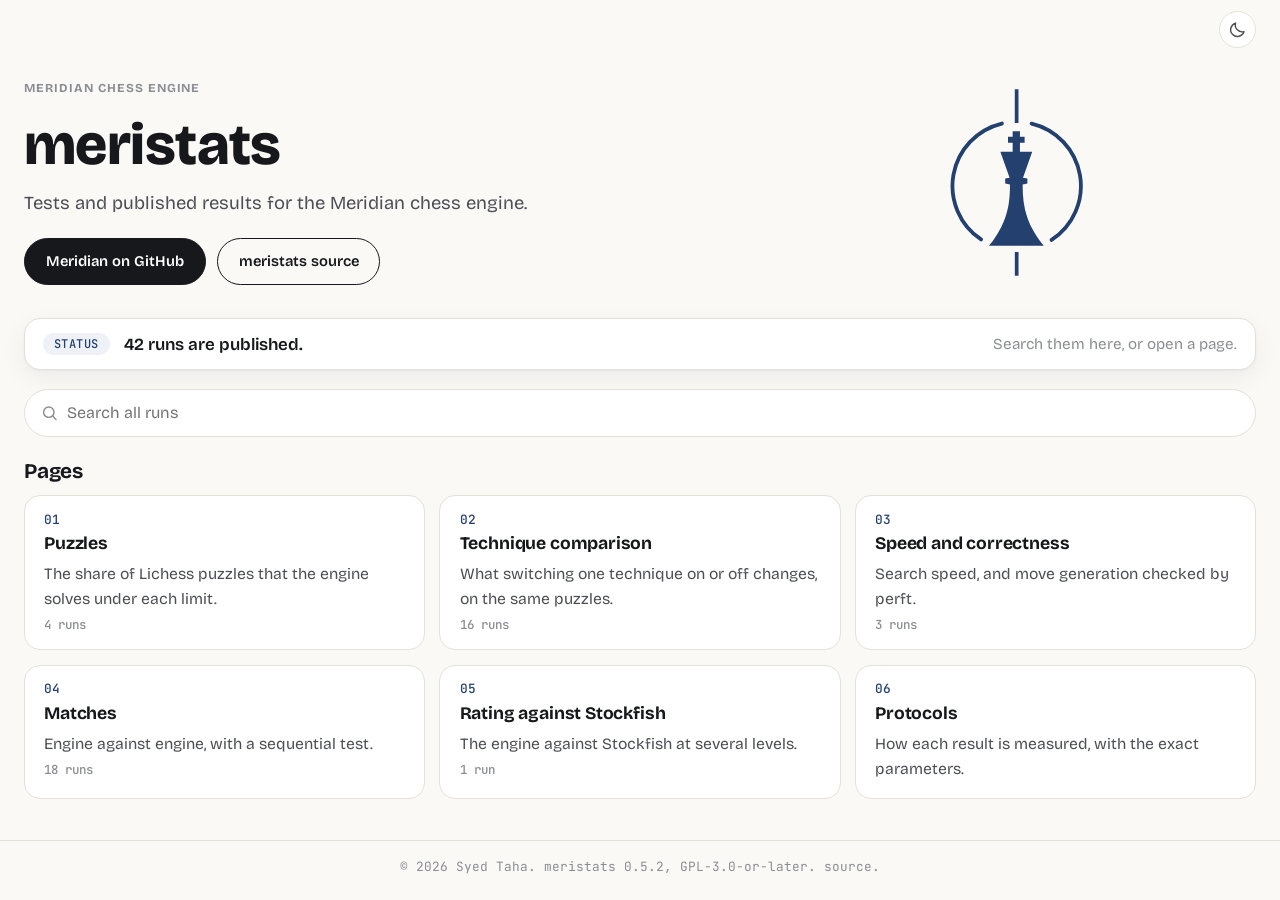
==== commit be744f97: "Publish the match of cycle 2026-11-01 21:53 utc" ====
--- a/index.html
+++ b/index.html
@@ -60,7 +60,7 @@
 
       <section class="status" aria-label="Status">
         <span class="status-label">Status</span>
-        <p>41 runs are published.</p>
+        <p>42 runs are published.</p>
         <span class="detail">Search them here, or open a page.</span>
       </section>
 
@@ -71,7 +71,7 @@
           <input type="search" id="site-search" placeholder="Search all runs" aria-label="Search all runs">
         </label>
         <ul class="hits" id="site-hits" hidden></ul>
-        <script type="application/json" id="site-index">[{"label": "1.0.0 against 0.5.0, 50 ms", "page": "Matches", "href": "matches#run-20261018t182448z-match-f1946d27", "grade": "verified", "text": "score 51.2%"}, {"label": "Cycle 2026-10-31 07:12 UTC", "page": "Matches", "href": "matches#run-20261031t074236z-match-cded1bf4", "grade": "verified", "text": "score 50.0%"}, {"label": "Cycle 2026-10-31 07:53 UTC", "page": "Matches", "href": "matches#run-20261031t091415z-match-72ed38ac", "grade": "verified", "text": "score 52.3%"}, {"label": "Cycle 2026-10-31 09:33 UTC", "page": "Matches", "href": "matches#run-20261031t105452z-match-0deec538", "grade": "verified", "text": "score 50.4%"}, {"label": "Cycle 2026-10-31 11:22 UTC", "page": "Matches", "href": "matches#run-20261031t132325z-match-2d2e5eb8", "grade": "verified", "text": "score 51.5%"}, {"label": "Cycle 2026-10-31 13:35 UTC", "page": "Matches", "href": "matches#run-20261031t153736z-match-741cff99", "grade": "verified", "text": "score 50.6%"}, {"label": "Cycle 2026-10-31 16:04 UTC", "page": "Matches", "href": "matches#run-20261031t173359z-match-c02e7801", "grade": "verified", "text": "score 50.0%"}, {"label": "Cycle 2026-10-31 19:25 UTC", "page": "Matches", "href": "matches#run-20261031t233842z-match-04987590", "grade": "verified", "text": "score 52.0%"}, {"label": "Cycle 2026-10-31 23:46 UTC", "page": "Matches", "href": "matches#run-20261101t032616z-match-34f78bde", "grade": "verified", "text": "score 50.6%"}, {"label": "Night 2026-10-23", "page": "Matches", "href": "matches#run-20261023t183941z-match-1b5821c5", "grade": "verified", "text": "score 50.2%"}, {"label": "Night 2026-10-24", "page": "Matches", "href": "matches#run-20261024t184156z-match-02d8e446", "grade": "verified", "text": "score 50.0%"}, {"label": "Night 2026-10-25", "page": "Matches", "href": "matches#run-20261025t202805z-match-99c91e0c", "grade": "verified", "text": "score 50.7%"}, {"label": "Night 2026-10-26", "page": "Matches", "href": "matches#run-20261026t195313z-match-e954d20e", "grade": "verified", "text": "score 51.5%"}, {"label": "Night 2026-10-27", "page": "Matches", "href": "matches#run-20261027t191902z-match-87774a03", "grade": "verified", "text": "score 51.5%"}, {"label": "Night 2026-10-28", "page": "Matches", "href": "matches#run-20261028t193620z-match-05943cf2", "grade": "verified", "text": "score 49.3%"}, {"label": "Night 2026-10-29", "page": "Matches", "href": "matches#run-20261029t201250z-match-956701aa", "grade": "verified", "text": "score 49.4%"}, {"label": "Night 2026-10-30", "page": "Matches", "href": "matches#run-20261030t200240z-match-7c77ffd9", "grade": "verified", "text": "score 49.5%"}, {"label": "Perft", "page": "Speed and correctness", "href": "speed#run-20261018t152122z-rules-3f83bc41", "grade": "verified", "text": "all counts correct yes"}, {"label": "Search, depths 1 to 6", "page": "Speed and correctness", "href": "speed#run-20261018t152255z-search-nodes-9d7ae7a3", "grade": "verified", "text": "search-nodes"}, {"label": "Search, depths 7 to 10", "page": "Speed and correctness", "href": "speed#run-20261018t152409z-search-nodes-a43f69e9", "grade": "verified", "text": "search-nodes"}, {"label": "20,000 nodes", "page": "Puzzles", "href": "steps#run-20261018t152925z-puzzles-1d60cea0", "grade": "verified", "text": "solved 93.3%"}, {"label": "20,000 nodes, 200,000 puzzles (base of the techniques)", "page": "Puzzles", "href": "steps#run-20261018t194649z-puzzles-65e441ed", "grade": "verified", "text": "solved 93.4%"}, {"label": "50 ms per move", "page": "Puzzles", "href": "steps#run-20261018t173114z-puzzles-7a3c11c3", "grade": "verified", "text": "solved 96.2%"}, {"label": "Depth 6", "page": "Puzzles", "href": "steps#run-20261018t160546z-puzzles-5a108ba8", "grade": "verified", "text": "solved 92.8%"}, {"label": "1.0.0 against Stockfish 19, 1 s", "page": "Rating against Stockfish", "href": "stockfish#run-20261018t183852z-ladder-7d3cb442", "grade": "verified", "text": "rating 3005"}, {"label": "network+aspiration=0", "page": "Technique comparison", "href": "techniques#run-20261018t224620z-compare-8ee31762", "grade": "verified", "text": "change -0.16 points"}, {"label": "network+check_extension=0", "page": "Technique comparison", "href": "techniques#run-20261018t224621z-compare-43d4dc48", "grade": "verified", "text": "change -0.77 points"}, {"label": "network+correction_history=0", "page": "Technique comparison", "href": "techniques#run-20261018t224611z-compare-a7aad0cd", "grade": "verified", "text": "change +0.01 points"}, {"label": "network+counter_history=0", "page": "Technique comparison", "href": "techniques#run-20261018t224622z-compare-3dff963c", "grade": "verified", "text": "change -0.04 points"}, {"label": "network+delta_pruning", "page": "Technique comparison", "href": "techniques#run-20261018t224618z-compare-e5a23eac", "grade": "verified", "text": "change +0.04 points"}, {"label": "network+futility=0", "page": "Technique comparison", "href": "techniques#run-20261018t224604z-compare-b73b7eed", "grade": "verified", "text": "change -1.09 points"}, {"label": "network+iir", "page": "Technique comparison", "href": "techniques#run-20261018t224615z-compare-4460bd79", "grade": "verified", "text": "change -0.01 points"}, {"label": "network+killers_history=0", "page": "Technique comparison", "href": "techniques#run-20261018t224624z-compare-b60c06b8", "grade": "verified", "text": "change -1.20 points"}, {"label": "network+late_move_pruning", "page": "Technique comparison", "href": "techniques#run-20261018t224614z-compare-9585ccb8", "grade": "verified", "text": "change +0.22 points"}, {"label": "network+lmr=0", "page": "Technique comparison", "href": "techniques#run-20261018t224607z-compare-8537a32d", "grade": "verified", "text": "change -0.28 points"}, {"label": "network+null_move=0", "page": "Technique comparison", "href": "techniques#run-20261018t224605z-compare-d4132e81", "grade": "verified", "text": "change -0.15 points"}, {"label": "network+probcut=0", "page": "Technique comparison", "href": "techniques#run-20261018t224610z-compare-2f13327e", "grade": "verified", "text": "change -0.05 points"}, {"label": "network+razoring", "page": "Technique comparison", "href": "techniques#run-20261018t224613z-compare-0404643a", "grade": "verified", "text": "change -0.30 points"}, {"label": "network+reverse_futility=0", "page": "Technique comparison", "href": "techniques#run-20261018t224603z-compare-2b5d5ba0", "grade": "verified", "text": "change +0.13 points"}, {"label": "network+see=0", "page": "Technique comparison", "href": "techniques#run-20261018t224608z-compare-6f78f172", "grade": "verified", "text": "change -0.67 points"}, {"label": "network+singular", "page": "Technique comparison", "href": "techniques#run-20261018t224617z-compare-93c29048", "grade": "verified", "text": "change -0.02 points"}]</script>
+        <script type="application/json" id="site-index">[{"label": "1.0.0 against 0.5.0, 50 ms", "page": "Matches", "href": "matches#run-20261018t182448z-match-f1946d27", "grade": "verified", "text": "score 51.2%"}, {"label": "Cycle 2026-10-31 07:12 UTC", "page": "Matches", "href": "matches#run-20261031t074236z-match-cded1bf4", "grade": "verified", "text": "score 50.0%"}, {"label": "Cycle 2026-10-31 07:53 UTC", "page": "Matches", "href": "matches#run-20261031t091415z-match-72ed38ac", "grade": "verified", "text": "score 52.3%"}, {"label": "Cycle 2026-10-31 09:33 UTC", "page": "Matches", "href": "matches#run-20261031t105452z-match-0deec538", "grade": "verified", "text": "score 50.4%"}, {"label": "Cycle 2026-10-31 11:22 UTC", "page": "Matches", "href": "matches#run-20261031t132325z-match-2d2e5eb8", "grade": "verified", "text": "score 51.5%"}, {"label": "Cycle 2026-10-31 13:35 UTC", "page": "Matches", "href": "matches#run-20261031t153736z-match-741cff99", "grade": "verified", "text": "score 50.6%"}, {"label": "Cycle 2026-10-31 16:04 UTC", "page": "Matches", "href": "matches#run-20261031t173359z-match-c02e7801", "grade": "verified", "text": "score 50.0%"}, {"label": "Cycle 2026-10-31 19:25 UTC", "page": "Matches", "href": "matches#run-20261031t233842z-match-04987590", "grade": "verified", "text": "score 52.0%"}, {"label": "Cycle 2026-10-31 23:46 UTC", "page": "Matches", "href": "matches#run-20261101t032616z-match-34f78bde", "grade": "verified", "text": "score 50.6%"}, {"label": "Cycle 2026-11-01 21:53 UTC", "page": "Matches", "href": "matches#run-20261102t035633z-match-141a6223", "grade": "verified", "text": "score 51.2%"}, {"label": "Night 2026-10-23", "page": "Matches", "href": "matches#run-20261023t183941z-match-1b5821c5", "grade": "verified", "text": "score 50.2%"}, {"label": "Night 2026-10-24", "page": "Matches", "href": "matches#run-20261024t184156z-match-02d8e446", "grade": "verified", "text": "score 50.0%"}, {"label": "Night 2026-10-25", "page": "Matches", "href": "matches#run-20261025t202805z-match-99c91e0c", "grade": "verified", "text": "score 50.7%"}, {"label": "Night 2026-10-26", "page": "Matches", "href": "matches#run-20261026t195313z-match-e954d20e", "grade": "verified", "text": "score 51.5%"}, {"label": "Night 2026-10-27", "page": "Matches", "href": "matches#run-20261027t191902z-match-87774a03", "grade": "verified", "text": "score 51.5%"}, {"label": "Night 2026-10-28", "page": "Matches", "href": "matches#run-20261028t193620z-match-05943cf2", "grade": "verified", "text": "score 49.3%"}, {"label": "Night 2026-10-29", "page": "Matches", "href": "matches#run-20261029t201250z-match-956701aa", "grade": "verified", "text": "score 49.4%"}, {"label": "Night 2026-10-30", "page": "Matches", "href": "matches#run-20261030t200240z-match-7c77ffd9", "grade": "verified", "text": "score 49.5%"}, {"label": "Perft", "page": "Speed and correctness", "href": "speed#run-20261018t152122z-rules-3f83bc41", "grade": "verified", "text": "all counts correct yes"}, {"label": "Search, depths 1 to 6", "page": "Speed and correctness", "href": "speed#run-20261018t152255z-search-nodes-9d7ae7a3", "grade": "verified", "text": "search-nodes"}, {"label": "Search, depths 7 to 10", "page": "Speed and correctness", "href": "speed#run-20261018t152409z-search-nodes-a43f69e9", "grade": "verified", "text": "search-nodes"}, {"label": "20,000 nodes", "page": "Puzzles", "href": "steps#run-20261018t152925z-puzzles-1d60cea0", "grade": "verified", "text": "solved 93.3%"}, {"label": "20,000 nodes, 200,000 puzzles (base of the techniques)", "page": "Puzzles", "href": "steps#run-20261018t194649z-puzzles-65e441ed", "grade": "verified", "text": "solved 93.4%"}, {"label": "50 ms per move", "page": "Puzzles", "href": "steps#run-20261018t173114z-puzzles-7a3c11c3", "grade": "verified", "text": "solved 96.2%"}, {"label": "Depth 6", "page": "Puzzles", "href": "steps#run-20261018t160546z-puzzles-5a108ba8", "grade": "verified", "text": "solved 92.8%"}, {"label": "1.0.0 against Stockfish 19, 1 s", "page": "Rating against Stockfish", "href": "stockfish#run-20261018t183852z-ladder-7d3cb442", "grade": "verified", "text": "rating 3005"}, {"label": "network+aspiration=0", "page": "Technique comparison", "href": "techniques#run-20261018t224620z-compare-8ee31762", "grade": "verified", "text": "change -0.16 points"}, {"label": "network+check_extension=0", "page": "Technique comparison", "href": "techniques#run-20261018t224621z-compare-43d4dc48", "grade": "verified", "text": "change -0.77 points"}, {"label": "network+correction_history=0", "page": "Technique comparison", "href": "techniques#run-20261018t224611z-compare-a7aad0cd", "grade": "verified", "text": "change +0.01 points"}, {"label": "network+counter_history=0", "page": "Technique comparison", "href": "techniques#run-20261018t224622z-compare-3dff963c", "grade": "verified", "text": "change -0.04 points"}, {"label": "network+delta_pruning", "page": "Technique comparison", "href": "techniques#run-20261018t224618z-compare-e5a23eac", "grade": "verified", "text": "change +0.04 points"}, {"label": "network+futility=0", "page": "Technique comparison", "href": "techniques#run-20261018t224604z-compare-b73b7eed", "grade": "verified", "text": "change -1.09 points"}, {"label": "network+iir", "page": "Technique comparison", "href": "techniques#run-20261018t224615z-compare-4460bd79", "grade": "verified", "text": "change -0.01 points"}, {"label": "network+killers_history=0", "page": "Technique comparison", "href": "techniques#run-20261018t224624z-compare-b60c06b8", "grade": "verified", "text": "change -1.20 points"}, {"label": "network+late_move_pruning", "page": "Technique comparison", "href": "techniques#run-20261018t224614z-compare-9585ccb8", "grade": "verified", "text": "change +0.22 points"}, {"label": "network+lmr=0", "page": "Technique comparison", "href": "techniques#run-20261018t224607z-compare-8537a32d", "grade": "verified", "text": "change -0.28 points"}, {"label": "network+null_move=0", "page": "Technique comparison", "href": "techniques#run-20261018t224605z-compare-d4132e81", "grade": "verified", "text": "change -0.15 points"}, {"label": "network+probcut=0", "page": "Technique comparison", "href": "techniques#run-20261018t224610z-compare-2f13327e", "grade": "verified", "text": "change -0.05 points"}, {"label": "network+razoring", "page": "Technique comparison", "href": "techniques#run-20261018t224613z-compare-0404643a", "grade": "verified", "text": "change -0.30 points"}, {"label": "network+reverse_futility=0", "page": "Technique comparison", "href": "techniques#run-20261018t224603z-compare-2b5d5ba0", "grade": "verified", "text": "change +0.13 points"}, {"label": "network+see=0", "page": "Technique comparison", "href": "techniques#run-20261018t224608z-compare-6f78f172", "grade": "verified", "text": "change -0.67 points"}, {"label": "network+singular", "page": "Technique comparison", "href": "techniques#run-20261018t224617z-compare-93c29048", "grade": "verified", "text": "change -0.02 points"}]</script>
       </section>
 
       <section aria-labelledby="pages">
@@ -80,7 +80,7 @@
           <a class="card" href="steps"><div class="num">01</div><h3>Puzzles</h3><p>The share of Lichess puzzles that the engine solves under each limit.</p><span class="card-count">4 runs</span></a>
           <a class="card" href="techniques"><div class="num">02</div><h3>Technique comparison</h3><p>What switching one technique on or off changes, on the same puzzles.</p><span class="card-count">16 runs</span></a>
           <a class="card" href="speed"><div class="num">03</div><h3>Speed and correctness</h3><p>Search speed, and move generation checked by perft.</p><span class="card-count">3 runs</span></a>
-          <a class="card" href="matches"><div class="num">04</div><h3>Matches</h3><p>Engine against engine, with a sequential test.</p><span class="card-count">17 runs</span></a>
+          <a class="card" href="matches"><div class="num">04</div><h3>Matches</h3><p>Engine against engine, with a sequential test.</p><span class="card-count">18 runs</span></a>
           <a class="card" href="stockfish"><div class="num">05</div><h3>Rating against Stockfish</h3><p>The engine against Stockfish at several levels.</p><span class="card-count">1 run</span></a>
           <a class="card" href="protocols"><div class="num">06</div><h3>Protocols</h3><p>How each result is measured, with the exact parameters.</p></a>
         </div>
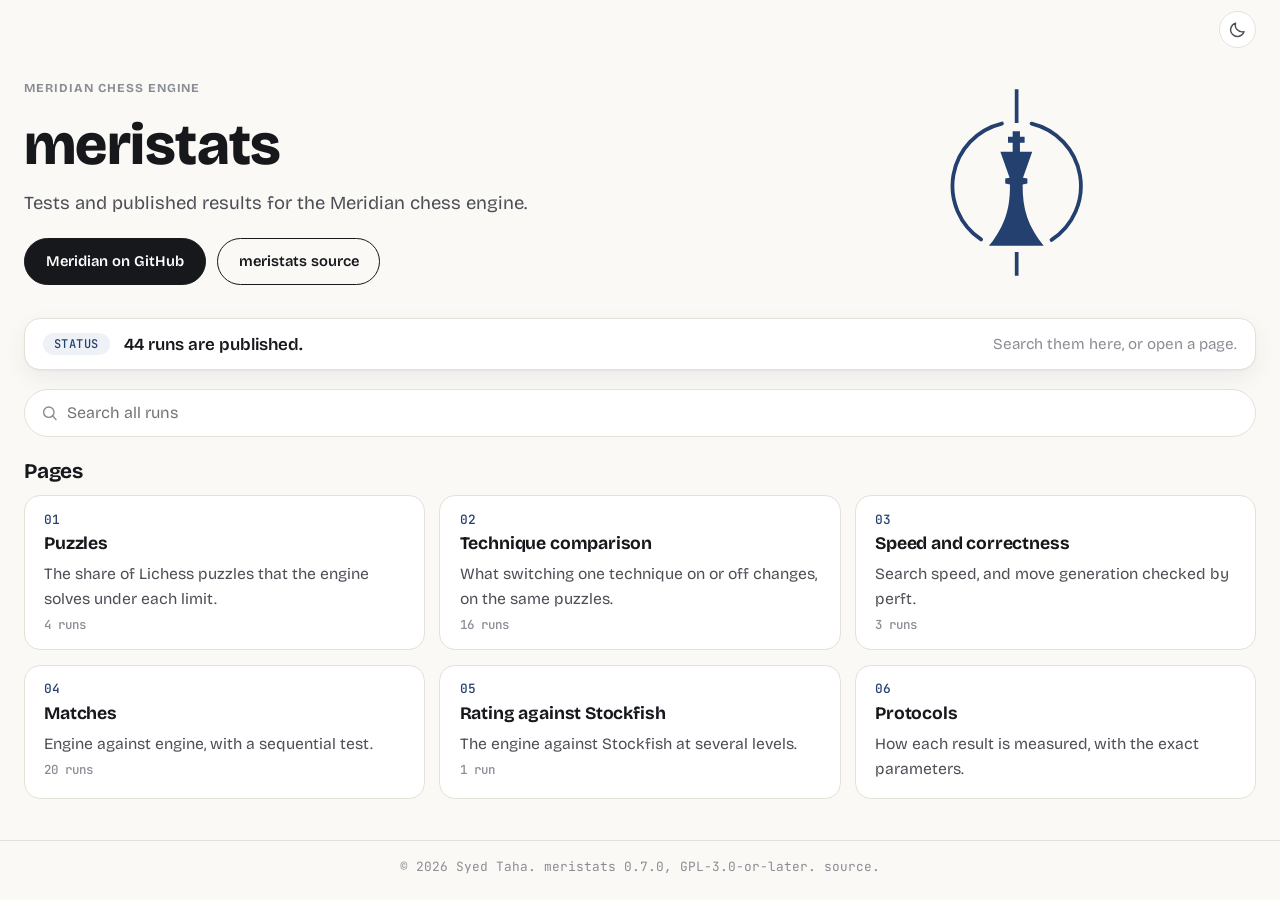
==== commit 379c1f8c: "Publish the matches of 1.6.0 against 1.5.0" ====
--- a/index.html
+++ b/index.html
@@ -60,7 +60,7 @@
 
       <section class="status" aria-label="Status">
         <span class="status-label">Status</span>
-        <p>42 runs are published.</p>
+        <p>44 runs are published.</p>
         <span class="detail">Search them here, or open a page.</span>
       </section>
 
@@ -71,7 +71,7 @@
           <input type="search" id="site-search" placeholder="Search all runs" aria-label="Search all runs">
         </label>
         <ul class="hits" id="site-hits" hidden></ul>
-        <script type="application/json" id="site-index">[{"label": "1.0.0 against 0.5.0, 50 ms", "page": "Matches", "href": "matches#run-20261018t182448z-match-f1946d27", "grade": "verified", "text": "score 51.2%"}, {"label": "Cycle 2026-10-31 07:12 UTC", "page": "Matches", "href": "matches#run-20261031t074236z-match-cded1bf4", "grade": "verified", "text": "score 50.0%"}, {"label": "Cycle 2026-10-31 07:53 UTC", "page": "Matches", "href": "matches#run-20261031t091415z-match-72ed38ac", "grade": "verified", "text": "score 52.3%"}, {"label": "Cycle 2026-10-31 09:33 UTC", "page": "Matches", "href": "matches#run-20261031t105452z-match-0deec538", "grade": "verified", "text": "score 50.4%"}, {"label": "Cycle 2026-10-31 11:22 UTC", "page": "Matches", "href": "matches#run-20261031t132325z-match-2d2e5eb8", "grade": "verified", "text": "score 51.5%"}, {"label": "Cycle 2026-10-31 13:35 UTC", "page": "Matches", "href": "matches#run-20261031t153736z-match-741cff99", "grade": "verified", "text": "score 50.6%"}, {"label": "Cycle 2026-10-31 16:04 UTC", "page": "Matches", "href": "matches#run-20261031t173359z-match-c02e7801", "grade": "verified", "text": "score 50.0%"}, {"label": "Cycle 2026-10-31 19:25 UTC", "page": "Matches", "href": "matches#run-20261031t233842z-match-04987590", "grade": "verified", "text": "score 52.0%"}, {"label": "Cycle 2026-10-31 23:46 UTC", "page": "Matches", "href": "matches#run-20261101t032616z-match-34f78bde", "grade": "verified", "text": "score 50.6%"}, {"label": "Cycle 2026-11-01 21:53 UTC", "page": "Matches", "href": "matches#run-20261102t035633z-match-141a6223", "grade": "verified", "text": "score 51.2%"}, {"label": "Night 2026-10-23", "page": "Matches", "href": "matches#run-20261023t183941z-match-1b5821c5", "grade": "verified", "text": "score 50.2%"}, {"label": "Night 2026-10-24", "page": "Matches", "href": "matches#run-20261024t184156z-match-02d8e446", "grade": "verified", "text": "score 50.0%"}, {"label": "Night 2026-10-25", "page": "Matches", "href": "matches#run-20261025t202805z-match-99c91e0c", "grade": "verified", "text": "score 50.7%"}, {"label": "Night 2026-10-26", "page": "Matches", "href": "matches#run-20261026t195313z-match-e954d20e", "grade": "verified", "text": "score 51.5%"}, {"label": "Night 2026-10-27", "page": "Matches", "href": "matches#run-20261027t191902z-match-87774a03", "grade": "verified", "text": "score 51.5%"}, {"label": "Night 2026-10-28", "page": "Matches", "href": "matches#run-20261028t193620z-match-05943cf2", "grade": "verified", "text": "score 49.3%"}, {"label": "Night 2026-10-29", "page": "Matches", "href": "matches#run-20261029t201250z-match-956701aa", "grade": "verified", "text": "score 49.4%"}, {"label": "Night 2026-10-30", "page": "Matches", "href": "matches#run-20261030t200240z-match-7c77ffd9", "grade": "verified", "text": "score 49.5%"}, {"label": "Perft", "page": "Speed and correctness", "href": "speed#run-20261018t152122z-rules-3f83bc41", "grade": "verified", "text": "all counts correct yes"}, {"label": "Search, depths 1 to 6", "page": "Speed and correctness", "href": "speed#run-20261018t152255z-search-nodes-9d7ae7a3", "grade": "verified", "text": "search-nodes"}, {"label": "Search, depths 7 to 10", "page": "Speed and correctness", "href": "speed#run-20261018t152409z-search-nodes-a43f69e9", "grade": "verified", "text": "search-nodes"}, {"label": "20,000 nodes", "page": "Puzzles", "href": "steps#run-20261018t152925z-puzzles-1d60cea0", "grade": "verified", "text": "solved 93.3%"}, {"label": "20,000 nodes, 200,000 puzzles (base of the techniques)", "page": "Puzzles", "href": "steps#run-20261018t194649z-puzzles-65e441ed", "grade": "verified", "text": "solved 93.4%"}, {"label": "50 ms per move", "page": "Puzzles", "href": "steps#run-20261018t173114z-puzzles-7a3c11c3", "grade": "verified", "text": "solved 96.2%"}, {"label": "Depth 6", "page": "Puzzles", "href": "steps#run-20261018t160546z-puzzles-5a108ba8", "grade": "verified", "text": "solved 92.8%"}, {"label": "1.0.0 against Stockfish 19, 1 s", "page": "Rating against Stockfish", "href": "stockfish#run-20261018t183852z-ladder-7d3cb442", "grade": "verified", "text": "rating 3005"}, {"label": "network+aspiration=0", "page": "Technique comparison", "href": "techniques#run-20261018t224620z-compare-8ee31762", "grade": "verified", "text": "change -0.16 points"}, {"label": "network+check_extension=0", "page": "Technique comparison", "href": "techniques#run-20261018t224621z-compare-43d4dc48", "grade": "verified", "text": "change -0.77 points"}, {"label": "network+correction_history=0", "page": "Technique comparison", "href": "techniques#run-20261018t224611z-compare-a7aad0cd", "grade": "verified", "text": "change +0.01 points"}, {"label": "network+counter_history=0", "page": "Technique comparison", "href": "techniques#run-20261018t224622z-compare-3dff963c", "grade": "verified", "text": "change -0.04 points"}, {"label": "network+delta_pruning", "page": "Technique comparison", "href": "techniques#run-20261018t224618z-compare-e5a23eac", "grade": "verified", "text": "change +0.04 points"}, {"label": "network+futility=0", "page": "Technique comparison", "href": "techniques#run-20261018t224604z-compare-b73b7eed", "grade": "verified", "text": "change -1.09 points"}, {"label": "network+iir", "page": "Technique comparison", "href": "techniques#run-20261018t224615z-compare-4460bd79", "grade": "verified", "text": "change -0.01 points"}, {"label": "network+killers_history=0", "page": "Technique comparison", "href": "techniques#run-20261018t224624z-compare-b60c06b8", "grade": "verified", "text": "change -1.20 points"}, {"label": "network+late_move_pruning", "page": "Technique comparison", "href": "techniques#run-20261018t224614z-compare-9585ccb8", "grade": "verified", "text": "change +0.22 points"}, {"label": "network+lmr=0", "page": "Technique comparison", "href": "techniques#run-20261018t224607z-compare-8537a32d", "grade": "verified", "text": "change -0.28 points"}, {"label": "network+null_move=0", "page": "Technique comparison", "href": "techniques#run-20261018t224605z-compare-d4132e81", "grade": "verified", "text": "change -0.15 points"}, {"label": "network+probcut=0", "page": "Technique comparison", "href": "techniques#run-20261018t224610z-compare-2f13327e", "grade": "verified", "text": "change -0.05 points"}, {"label": "network+razoring", "page": "Technique comparison", "href": "techniques#run-20261018t224613z-compare-0404643a", "grade": "verified", "text": "change -0.30 points"}, {"label": "network+reverse_futility=0", "page": "Technique comparison", "href": "techniques#run-20261018t224603z-compare-2b5d5ba0", "grade": "verified", "text": "change +0.13 points"}, {"label": "network+see=0", "page": "Technique comparison", "href": "techniques#run-20261018t224608z-compare-6f78f172", "grade": "verified", "text": "change -0.67 points"}, {"label": "network+singular", "page": "Technique comparison", "href": "techniques#run-20261018t224617z-compare-93c29048", "grade": "verified", "text": "change -0.02 points"}]</script>
+        <script type="application/json" id="site-index">[{"label": "1.0.0 against 0.5.0, 50 ms", "page": "Matches", "href": "matches#run-20261018t182448z-match-f1946d27", "grade": "verified", "text": "score 51.2%"}, {"label": "1.6.0 against 1.5.0, 50 ms", "page": "Matches", "href": "matches#run-20261106t135154z-match-68600c78", "grade": "verified", "text": "score 62.7%"}, {"label": "1.6.0 against 1.5.0, 50000 nodes", "page": "Matches", "href": "matches#run-20261106t135108z-match-66726b84", "grade": "verified", "text": "score 74.7%"}, {"label": "Cycle 2026-10-31 07:12 UTC", "page": "Matches", "href": "matches#run-20261031t074236z-match-cded1bf4", "grade": "verified", "text": "score 50.0%"}, {"label": "Cycle 2026-10-31 07:53 UTC", "page": "Matches", "href": "matches#run-20261031t091415z-match-72ed38ac", "grade": "verified", "text": "score 52.3%"}, {"label": "Cycle 2026-10-31 09:33 UTC", "page": "Matches", "href": "matches#run-20261031t105452z-match-0deec538", "grade": "verified", "text": "score 50.4%"}, {"label": "Cycle 2026-10-31 11:22 UTC", "page": "Matches", "href": "matches#run-20261031t132325z-match-2d2e5eb8", "grade": "verified", "text": "score 51.5%"}, {"label": "Cycle 2026-10-31 13:35 UTC", "page": "Matches", "href": "matches#run-20261031t153736z-match-741cff99", "grade": "verified", "text": "score 50.6%"}, {"label": "Cycle 2026-10-31 16:04 UTC", "page": "Matches", "href": "matches#run-20261031t173359z-match-c02e7801", "grade": "verified", "text": "score 50.0%"}, {"label": "Cycle 2026-10-31 19:25 UTC", "page": "Matches", "href": "matches#run-20261031t233842z-match-04987590", "grade": "verified", "text": "score 52.0%"}, {"label": "Cycle 2026-10-31 23:46 UTC", "page": "Matches", "href": "matches#run-20261101t032616z-match-34f78bde", "grade": "verified", "text": "score 50.6%"}, {"label": "Cycle 2026-11-01 21:53 UTC", "page": "Matches", "href": "matches#run-20261102t035633z-match-141a6223", "grade": "verified", "text": "score 51.2%"}, {"label": "Night 2026-10-23", "page": "Matches", "href": "matches#run-20261023t183941z-match-1b5821c5", "grade": "verified", "text": "score 50.2%"}, {"label": "Night 2026-10-24", "page": "Matches", "href": "matches#run-20261024t184156z-match-02d8e446", "grade": "verified", "text": "score 50.0%"}, {"label": "Night 2026-10-25", "page": "Matches", "href": "matches#run-20261025t202805z-match-99c91e0c", "grade": "verified", "text": "score 50.7%"}, {"label": "Night 2026-10-26", "page": "Matches", "href": "matches#run-20261026t195313z-match-e954d20e", "grade": "verified", "text": "score 51.5%"}, {"label": "Night 2026-10-27", "page": "Matches", "href": "matches#run-20261027t191902z-match-87774a03", "grade": "verified", "text": "score 51.5%"}, {"label": "Night 2026-10-28", "page": "Matches", "href": "matches#run-20261028t193620z-match-05943cf2", "grade": "verified", "text": "score 49.3%"}, {"label": "Night 2026-10-29", "page": "Matches", "href": "matches#run-20261029t201250z-match-956701aa", "grade": "verified", "text": "score 49.4%"}, {"label": "Night 2026-10-30", "page": "Matches", "href": "matches#run-20261030t200240z-match-7c77ffd9", "grade": "verified", "text": "score 49.5%"}, {"label": "Perft", "page": "Speed and correctness", "href": "speed#run-20261018t152122z-rules-3f83bc41", "grade": "verified", "text": "all counts correct yes"}, {"label": "Search, depths 1 to 6", "page": "Speed and correctness", "href": "speed#run-20261018t152255z-search-nodes-9d7ae7a3", "grade": "verified", "text": "search-nodes"}, {"label": "Search, depths 7 to 10", "page": "Speed and correctness", "href": "speed#run-20261018t152409z-search-nodes-a43f69e9", "grade": "verified", "text": "search-nodes"}, {"label": "20,000 nodes", "page": "Puzzles", "href": "steps#run-20261018t152925z-puzzles-1d60cea0", "grade": "verified", "text": "solved 93.3%"}, {"label": "20,000 nodes, 200,000 puzzles (base of the techniques)", "page": "Puzzles", "href": "steps#run-20261018t194649z-puzzles-65e441ed", "grade": "verified", "text": "solved 93.4%"}, {"label": "50 ms per move", "page": "Puzzles", "href": "steps#run-20261018t173114z-puzzles-7a3c11c3", "grade": "verified", "text": "solved 96.2%"}, {"label": "Depth 6", "page": "Puzzles", "href": "steps#run-20261018t160546z-puzzles-5a108ba8", "grade": "verified", "text": "solved 92.8%"}, {"label": "1.0.0 against Stockfish 19, 1 s", "page": "Rating against Stockfish", "href": "stockfish#run-20261018t183852z-ladder-7d3cb442", "grade": "verified", "text": "rating 3005"}, {"label": "network+aspiration=0", "page": "Technique comparison", "href": "techniques#run-20261018t224620z-compare-8ee31762", "grade": "verified", "text": "change -0.16 points"}, {"label": "network+check_extension=0", "page": "Technique comparison", "href": "techniques#run-20261018t224621z-compare-43d4dc48", "grade": "verified", "text": "change -0.77 points"}, {"label": "network+correction_history=0", "page": "Technique comparison", "href": "techniques#run-20261018t224611z-compare-a7aad0cd", "grade": "verified", "text": "change +0.01 points"}, {"label": "network+counter_history=0", "page": "Technique comparison", "href": "techniques#run-20261018t224622z-compare-3dff963c", "grade": "verified", "text": "change -0.04 points"}, {"label": "network+delta_pruning", "page": "Technique comparison", "href": "techniques#run-20261018t224618z-compare-e5a23eac", "grade": "verified", "text": "change +0.04 points"}, {"label": "network+futility=0", "page": "Technique comparison", "href": "techniques#run-20261018t224604z-compare-b73b7eed", "grade": "verified", "text": "change -1.09 points"}, {"label": "network+iir", "page": "Technique comparison", "href": "techniques#run-20261018t224615z-compare-4460bd79", "grade": "verified", "text": "change -0.01 points"}, {"label": "network+killers_history=0", "page": "Technique comparison", "href": "techniques#run-20261018t224624z-compare-b60c06b8", "grade": "verified", "text": "change -1.20 points"}, {"label": "network+late_move_pruning", "page": "Technique comparison", "href": "techniques#run-20261018t224614z-compare-9585ccb8", "grade": "verified", "text": "change +0.22 points"}, {"label": "network+lmr=0", "page": "Technique comparison", "href": "techniques#run-20261018t224607z-compare-8537a32d", "grade": "verified", "text": "change -0.28 points"}, {"label": "network+null_move=0", "page": "Technique comparison", "href": "techniques#run-20261018t224605z-compare-d4132e81", "grade": "verified", "text": "change -0.15 points"}, {"label": "network+probcut=0", "page": "Technique comparison", "href": "techniques#run-20261018t224610z-compare-2f13327e", "grade": "verified", "text": "change -0.05 points"}, {"label": "network+razoring", "page": "Technique comparison", "href": "techniques#run-20261018t224613z-compare-0404643a", "grade": "verified", "text": "change -0.30 points"}, {"label": "network+reverse_futility=0", "page": "Technique comparison", "href": "techniques#run-20261018t224603z-compare-2b5d5ba0", "grade": "verified", "text": "change +0.13 points"}, {"label": "network+see=0", "page": "Technique comparison", "href": "techniques#run-20261018t224608z-compare-6f78f172", "grade": "verified", "text": "change -0.67 points"}, {"label": "network+singular", "page": "Technique comparison", "href": "techniques#run-20261018t224617z-compare-93c29048", "grade": "verified", "text": "change -0.02 points"}]</script>
       </section>
 
       <section aria-labelledby="pages">
@@ -80,7 +80,7 @@
           <a class="card" href="steps"><div class="num">01</div><h3>Puzzles</h3><p>The share of Lichess puzzles that the engine solves under each limit.</p><span class="card-count">4 runs</span></a>
           <a class="card" href="techniques"><div class="num">02</div><h3>Technique comparison</h3><p>What switching one technique on or off changes, on the same puzzles.</p><span class="card-count">16 runs</span></a>
           <a class="card" href="speed"><div class="num">03</div><h3>Speed and correctness</h3><p>Search speed, and move generation checked by perft.</p><span class="card-count">3 runs</span></a>
-          <a class="card" href="matches"><div class="num">04</div><h3>Matches</h3><p>Engine against engine, with a sequential test.</p><span class="card-count">18 runs</span></a>
+          <a class="card" href="matches"><div class="num">04</div><h3>Matches</h3><p>Engine against engine, with a sequential test.</p><span class="card-count">20 runs</span></a>
           <a class="card" href="stockfish"><div class="num">05</div><h3>Rating against Stockfish</h3><p>The engine against Stockfish at several levels.</p><span class="card-count">1 run</span></a>
           <a class="card" href="protocols"><div class="num">06</div><h3>Protocols</h3><p>How each result is measured, with the exact parameters.</p></a>
         </div>
@@ -91,7 +91,7 @@
 
   <footer class="site-footer">
     <div class="wrap">
-      &copy; 2026 Syed Taha. meristats 0.5.2, GPL-3.0-or-later.
+      &copy; 2026 Syed Taha. meristats 0.7.0, GPL-3.0-or-later.
       <a href="https://github.com/syedtaha22/meristats">source</a>.
     </div>
   </footer>
